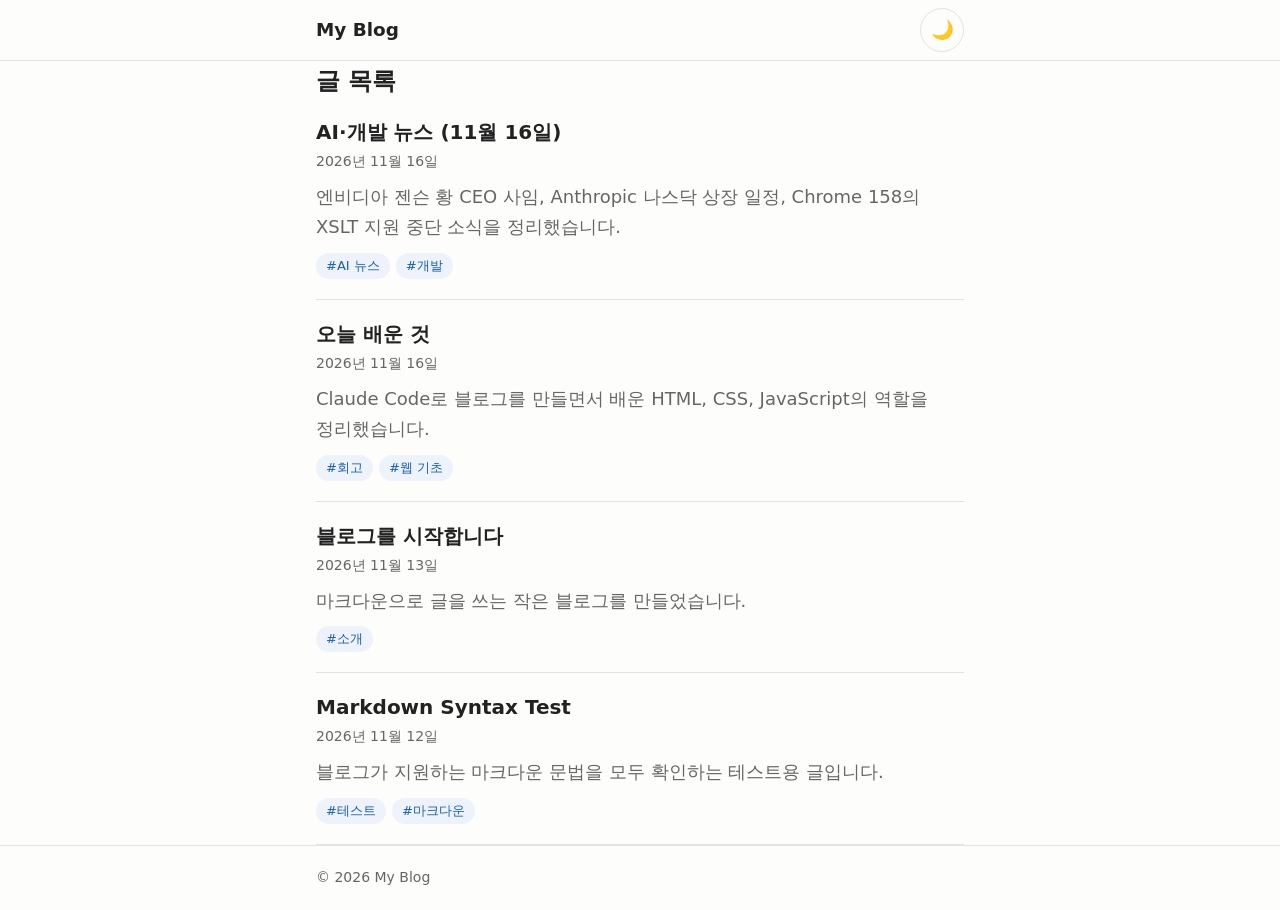
==== index.html @ f83ea864 "블로그 초기 버젼 완성 Co-Authored-By: Claude Opus 5.5 <noreply@anthropic.com>" ====
<!doctype html>
<html lang="ko">
<head>
  <meta charset="utf-8">
  <meta name="viewport" content="width=device-width, initial-scale=1">
  <meta name="description" content="마크다운으로 쓰는 개인 블로그">
  <meta name="color-scheme" content="light dark">
  <title>My Blog</title>
  <script>
    try {
      const saved = localStorage.getItem('theme');
      if (saved === 'light' || saved === 'dark') {
        document.documentElement.setAttribute('data-theme', saved);
      }
    } catch (e) { /* storage unavailable */ }
  </script>
  <link rel="stylesheet" href="css/style.css">
</head>
<body>
  <header class="site-header">
    <div class="container header-inner">
      <a class="site-title" href="#/">My Blog</a>
      <button class="theme-toggle" type="button" aria-label="테마 전환">🌙</button>
    </div>
  </header>

  <main id="app" class="container" tabindex="-1">
    <p class="status">불러오는 중…</p>
  </main>

  <footer class="site-footer">
    <div class="container">
      <p>© <span id="year"></span> My Blog</p>
    </div>
  </footer>

  <script>
    // Browsers block module scripts and fetch() on file://, so explain how to open the blog.
    if (location.protocol === 'file:') {
      const app = document.getElementById('app');
      const box = document.createElement('section');
      box.className = 'error';
      const title = document.createElement('h1');
      title.textContent = '블로그를 열 수 없습니다';
      const p1 = document.createElement('p');
      p1.textContent = 'index.html 파일을 직접 열면 브라우저 보안 정책 때문에 글을 불러올 수 없습니다.';
      const p2 = document.createElement('p');
      p2.append('my-blog 폴더의 ');
      const bat = document.createElement('code');
      bat.textContent = 'start-blog.bat';
      p2.append(bat, ' 파일을 더블클릭하면 블로그가 열립니다.');
      box.append(title, p1, p2);
      app.replaceChildren(box);
    }
  </script>
  <script type="module" src="js/app.js"></script>
</body>
</html>
---- css/style.css ----
/* ---------- Theme tokens ---------- */
:root {
  --bg: #fdfdfc;
  --text: #222222;
  --muted: #666666;
  --link: #1a5fb4;
  --border: #e3e3e0;
  --code-bg: #f3f3f1;
  --quote-border: #c9c9c4;
  --accent-bg: #eef3fb;
  color-scheme: light;
}

@media (prefers-color-scheme: dark) {
  :root:not([data-theme="light"]) {
    --bg: #1a1a1a;
    --text: #e6e6e6;
    --muted: #a0a0a0;
    --link: #8ab4f8;
    --border: #333333;
    --code-bg: #262626;
    --quote-border: #555555;
    --accent-bg: #23293a;
    color-scheme: dark;
  }
}

:root[data-theme="dark"] {
  --bg: #1a1a1a;
  --text: #e6e6e6;
  --muted: #a0a0a0;
  --link: #8ab4f8;
  --border: #333333;
  --code-bg: #262626;
  --quote-border: #555555;
  --accent-bg: #23293a;
  color-scheme: dark;
}

/* ---------- Base ---------- */
*,
*::before,
*::after {
  box-sizing: border-box;
}

html {
  font-size: 100%;
  -webkit-text-size-adjust: 100%;
}

body {
  margin: 0;
  background: var(--bg);
  color: var(--text);
  font-family: system-ui, -apple-system, "Segoe UI", Roboto, "Noto Sans KR",
    "Apple SD Gothic Neo", "Malgun Gothic", sans-serif;
  font-size: 1.0625rem;
  line-height: 1.7;
  word-break: keep-all;
  overflow-wrap: break-word;
  min-height: 100vh;
  display: flex;
  flex-direction: column;
  transition: background-color 0.2s, color 0.2s;
}

@media (min-width: 768px) {
  body {
    font-size: 1.125rem;
  }
}

a {
  color: var(--link);
  text-underline-offset: 0.2em;
}

:focus-visible {
  outline: 2px solid var(--link);
  outline-offset: 2px;
  border-radius: 2px;
}

.container {
  width: 100%;
  max-width: 680px;
  margin: 0 auto;
  padding: 0 16px;
}

main {
  flex: 1;
  padding-top: 2rem;
  padding-bottom: 3rem;
}

main:focus {
  outline: none;
}

/* ---------- Header / footer ---------- */
.site-header {
  border-bottom: 1px solid var(--border);
}

.header-inner {
  display: flex;
  align-items: center;
  justify-content: space-between;
  min-height: 60px;
}

.site-title {
  color: var(--text);
  font-weight: 700;
  font-size: 1.15rem;
  text-decoration: none;
  display: inline-flex;
  align-items: center;
  min-height: 44px;
}

.theme-toggle {
  width: 44px;
  height: 44px;
  border: 1px solid var(--border);
  border-radius: 50%;
  background: transparent;
  color: var(--text);
  font-size: 1.15rem;
  line-height: 1;
  cursor: pointer;
}

.theme-toggle:hover {
  background: var(--code-bg);
}

.site-footer {
  border-top: 1px solid var(--border);
  color: var(--muted);
  font-size: 0.875rem;
}

.site-footer p {
  margin: 1.25rem 0;
}

/* ---------- Post list ---------- */
.page-heading {
  font-size: 1.5rem;
  margin: 0 0 1rem;
}

.post-list {
  list-style: none;
  margin: 0;
  padding: 0;
}

.post-item {
  padding: 1.25rem 0;
  border-bottom: 1px solid var(--border);
}

.post-item:first-child {
  padding-top: 0;
}

.post-item h2 {
  font-size: 1.25rem;
  line-height: 1.4;
  margin: 0 0 0.25rem;
}

.post-item h2 a {
  color: var(--text);
  text-decoration: none;
}

.post-item h2 a:hover {
  color: var(--link);
  text-decoration: underline;
}

.post-item p {
  margin: 0.5rem 0 0;
  color: var(--muted);
}

.post-meta {
  color: var(--muted);
  font-size: 0.875rem;
}

.tags {
  display: flex;
  flex-wrap: wrap;
  gap: 0.375rem;
  list-style: none;
  margin: 0.625rem 0 0;
  padding: 0;
}

.tag {
  font-size: 0.8125rem;
  padding: 0.125rem 0.625rem;
  border-radius: 999px;
  background: var(--accent-bg);
  color: var(--link);
}

/* ---------- Single post ---------- */
.back-link {
  display: inline-flex;
  align-items: center;
  min-height: 44px;
  font-size: 0.9375rem;
  text-decoration: none;
  margin-bottom: 0.5rem;
}

.post-header {
  margin-bottom: 2rem;
}

.post-header h1 {
  font-size: 1.75rem;
  line-height: 1.35;
  margin: 0 0 0.5rem;
}

@media (min-width: 768px) {
  .post-header h1 {
    font-size: 2.125rem;
  }
}

.post-body h1,
.post-body h2,
.post-body h3,
.post-body h4,
.post-body h5,
.post-body h6 {
  line-height: 1.35;
  margin: 2em 0 0.6em;
  scroll-margin-top: 1rem;
}

.post-body h1 { font-size: 1.6em; }
.post-body h2 { font-size: 1.35em; padding-bottom: 0.3em; border-bottom: 1px solid var(--border); }
.post-body h3 { font-size: 1.15em; }
.post-body h4,
.post-body h5,
.post-body h6 { font-size: 1em; }

.post-body > :first-child {
  margin-top: 0;
}

.post-body p,
.post-body ul,
.post-body ol,
.post-body blockquote,
.post-body pre,
.post-body .table-wrap {
  margin: 0 0 1.25em;
}

.post-body ul,
.post-body ol {
  padding-left: 1.5em;
}

.post-body li + li {
  margin-top: 0.25em;
}

.post-body li > ul,
.post-body li > ol {
  margin: 0.25em 0 0;
}

.post-body blockquote {
  padding: 0.25em 1em;
  border-left: 4px solid var(--quote-border);
  color: var(--muted);
}

.post-body blockquote > :last-child {
  margin-bottom: 0;
}

.post-body code {
  font-family: ui-monospace, SFMono-Regular, Consolas, "Liberation Mono", monospace;
  font-size: 0.875em;
  background: var(--code-bg);
  padding: 0.15em 0.35em;
  border-radius: 4px;
}

.post-body pre {
  background: var(--code-bg);
  border: 1px solid var(--border);
  border-radius: 6px;
  padding: 1em;
  overflow-x: auto;
  line-height: 1.5;
  -webkit-overflow-scrolling: touch;
}

.post-body pre code {
  background: none;
  padding: 0;
  font-size: 0.875em;
  word-break: normal;
  white-space: pre;
}

.post-body img {
  max-width: 100%;
  height: auto;
  border-radius: 4px;
}

.post-body hr {
  border: 0;
  border-top: 1px solid var(--border);
  margin: 2.5em 0;
}

.post-body .table-wrap {
  overflow-x: auto;
  -webkit-overflow-scrolling: touch;
}

.post-body table {
  border-collapse: collapse;
  min-width: 100%;
  font-size: 0.9375em;
}

.post-body th,
.post-body td {
  border: 1px solid var(--border);
  padding: 0.5em 0.75em;
  text-align: left;
}

.post-body th {
  background: var(--code-bg);
}

/* ---------- Status messages ---------- */
.status {
  color: var(--muted);
}

.error h1 {
  font-size: 1.5rem;
  margin: 0 0 0.5rem;
}

.error code {
  background: var(--code-bg);
  padding: 0.15em 0.35em;
  border-radius: 4px;
}

@media (prefers-reduced-motion: reduce) {
  * {
    transition: none !important;
    scroll-behavior: auto !important;
  }
}
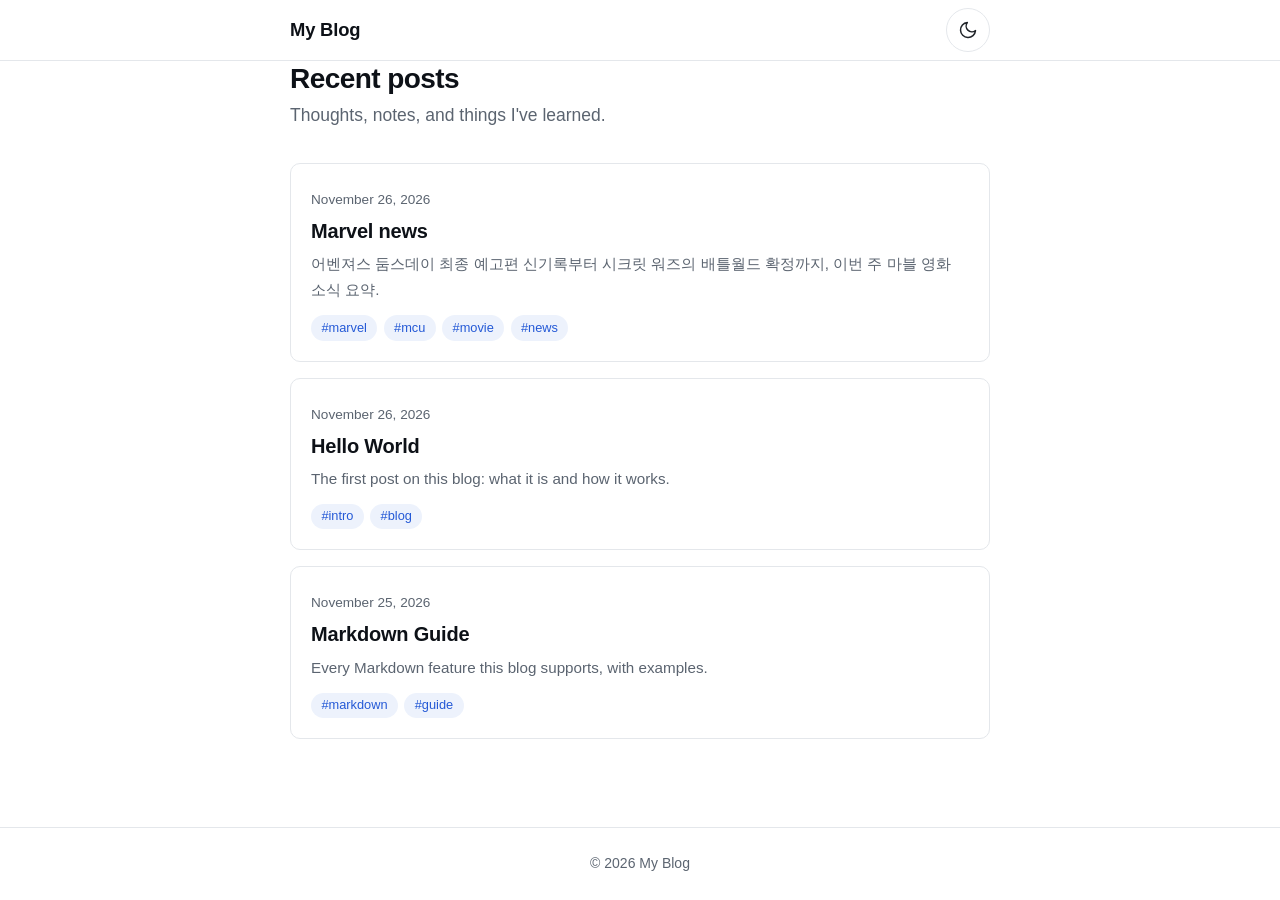
==== commit 82634832: "블로그 초기버전 완성 Co-Authored-By: Claude Opus 5.5 <noreply@anthropic.com>" ====
--- a/index.html
+++ b/index.html
@@ -1,58 +1,50 @@
-<!doctype html>
+<!DOCTYPE html>
 <html lang="ko">
 <head>
-  <meta charset="utf-8">
+  <meta charset="UTF-8">
   <meta name="viewport" content="width=device-width, initial-scale=1">
-  <meta name="description" content="마크다운으로 쓰는 개인 블로그">
-  <meta name="color-scheme" content="light dark">
+  <meta name="description" content="My Blog — notes and writing">
+  <meta name="theme-color" content="#ffffff">
   <title>My Blog</title>
+  <!-- Apply saved / OS theme before first paint to avoid a flash -->
   <script>
-    try {
-      const saved = localStorage.getItem('theme');
-      if (saved === 'light' || saved === 'dark') {
-        document.documentElement.setAttribute('data-theme', saved);
-      }
-    } catch (e) { /* storage unavailable */ }
+    (function () {
+      try {
+        var t = localStorage.getItem('theme');
+        if (!t) t = matchMedia('(prefers-color-scheme: dark)').matches ? 'dark' : 'light';
+        document.documentElement.dataset.theme = t;
+      } catch (e) {}
+    })();
   </script>
   <link rel="stylesheet" href="css/style.css">
+  <script type="module" src="js/theme.js"></script>
+  <script type="module" src="js/app.js"></script>
 </head>
-<body>
+<body data-page="home">
+  <a class="skip-link" href="#main">Skip to content</a>
+
   <header class="site-header">
     <div class="container header-inner">
-      <a class="site-title" href="#/">My Blog</a>
-      <button class="theme-toggle" type="button" aria-label="테마 전환">🌙</button>
+      <a class="site-title" href="./">My Blog</a>
+      <button class="theme-toggle" type="button" aria-label="Toggle dark mode">
+        <svg class="icon-moon" viewBox="0 0 24 24" aria-hidden="true"><path d="M21 12.8A9 9 0 1 1 11.2 3a7 7 0 0 0 9.8 9.8z"/></svg>
+        <svg class="icon-sun" viewBox="0 0 24 24" aria-hidden="true"><circle cx="12" cy="12" r="4.5"/><path d="M12 1.5v3M12 19.5v3M4.6 4.6l2.1 2.1M17.3 17.3l2.1 2.1M1.5 12h3M19.5 12h3M4.6 19.4l2.1-2.1M17.3 6.7l2.1-2.1"/></svg>
+      </button>
     </div>
   </header>
 
-  <main id="app" class="container" tabindex="-1">
-    <p class="status">불러오는 중…</p>
+  <main id="main" class="container">
+    <section class="intro">
+      <h1>Recent posts</h1>
+      <p class="muted">Thoughts, notes, and things I've learned.</p>
+    </section>
+    <ul class="post-list" id="post-list" aria-live="polite">
+      <li class="status">Loading posts…</li>
+    </ul>
   </main>
 
   <footer class="site-footer">
-    <div class="container">
-      <p>© <span id="year"></span> My Blog</p>
-    </div>
+    <div class="container">© <span id="year"></span> My Blog</div>
   </footer>
-
-  <script>
-    // Browsers block module scripts and fetch() on file://, so explain how to open the blog.
-    if (location.protocol === 'file:') {
-      const app = document.getElementById('app');
-      const box = document.createElement('section');
-      box.className = 'error';
-      const title = document.createElement('h1');
-      title.textContent = '블로그를 열 수 없습니다';
-      const p1 = document.createElement('p');
-      p1.textContent = 'index.html 파일을 직접 열면 브라우저 보안 정책 때문에 글을 불러올 수 없습니다.';
-      const p2 = document.createElement('p');
-      p2.append('my-blog 폴더의 ');
-      const bat = document.createElement('code');
-      bat.textContent = 'start-blog.bat';
-      p2.append(bat, ' 파일을 더블클릭하면 블로그가 열립니다.');
-      box.append(title, p1, p2);
-      app.replaceChildren(box);
-    }
-  </script>
-  <script type="module" src="js/app.js"></script>
 </body>
 </html>
--- a/css/style.css
+++ b/css/style.css
@@ -1,43 +1,52 @@
-/* ---------- Theme tokens ---------- */
+/* ==========================================================================
+   Theme variables
+   ========================================================================== */
+
 :root {
-  --bg: #fdfdfc;
-  --text: #222222;
-  --muted: #666666;
-  --link: #1a5fb4;
-  --border: #e3e3e0;
-  --code-bg: #f3f3f1;
-  --quote-border: #c9c9c4;
-  --accent-bg: #eef3fb;
+  --bg: #ffffff;
+  --surface: #f7f8fa;
+  --text: #1f2328;
+  --text-strong: #0d1117;
+  --muted: #5b6470;
+  --border: #e4e7eb;
+  --accent: #2459d6;
+  --accent-soft: rgba(36, 89, 214, 0.08);
+  --code-bg: #f3f4f6;
+  --code-text: #24292f;
+  --quote-border: #c9d2de;
+  --shadow: 0 1px 2px rgba(15, 23, 42, 0.04), 0 4px 16px rgba(15, 23, 42, 0.06);
+
+  --font-sans: -apple-system, BlinkMacSystemFont, "Segoe UI", Roboto, "Noto Sans KR",
+    "Apple SD Gothic Neo", "Malgun Gothic", sans-serif;
+  --font-mono: ui-monospace, SFMono-Regular, "SF Mono", Consolas, "Liberation Mono", monospace;
+
+  --content-width: 700px;
+  --radius: 10px;
+
   color-scheme: light;
 }
 
-@media (prefers-color-scheme: dark) {
-  :root:not([data-theme="light"]) {
-    --bg: #1a1a1a;
-    --text: #e6e6e6;
-    --muted: #a0a0a0;
-    --link: #8ab4f8;
-    --border: #333333;
-    --code-bg: #262626;
-    --quote-border: #555555;
-    --accent-bg: #23293a;
-    color-scheme: dark;
-  }
-}
-
-:root[data-theme="dark"] {
-  --bg: #1a1a1a;
-  --text: #e6e6e6;
-  --muted: #a0a0a0;
-  --link: #8ab4f8;
-  --border: #333333;
-  --code-bg: #262626;
-  --quote-border: #555555;
-  --accent-bg: #23293a;
+[data-theme="dark"] {
+  --bg: #0f1115;
+  --surface: #171a21;
+  --text: #d9dee5;
+  --text-strong: #f2f4f7;
+  --muted: #98a2b3;
+  --border: #2a2f3a;
+  --accent: #82a8ff;
+  --accent-soft: rgba(130, 168, 255, 0.12);
+  --code-bg: #1b1f28;
+  --code-text: #e1e6ee;
+  --quote-border: #3a4252;
+  --shadow: 0 1px 2px rgba(0, 0, 0, 0.3), 0 4px 16px rgba(0, 0, 0, 0.25);
+
   color-scheme: dark;
 }
 
-/* ---------- Base ---------- */
+/* ==========================================================================
+   Base
+   ========================================================================== */
+
 *,
 *::before,
 *::after {
@@ -45,48 +54,52 @@
 }
 
 html {
-  font-size: 100%;
   -webkit-text-size-adjust: 100%;
+  text-size-adjust: 100%;
 }
 
 body {
   margin: 0;
-  background: var(--bg);
-  color: var(--text);
-  font-family: system-ui, -apple-system, "Segoe UI", Roboto, "Noto Sans KR",
-    "Apple SD Gothic Neo", "Malgun Gothic", sans-serif;
-  font-size: 1.0625rem;
-  line-height: 1.7;
-  word-break: keep-all;
-  overflow-wrap: break-word;
   min-height: 100vh;
   display: flex;
   flex-direction: column;
-  transition: background-color 0.2s, color 0.2s;
+  background: var(--bg);
+  color: var(--text);
+  font-family: var(--font-sans);
+  font-size: 16px;
+  line-height: 1.7;
+  word-break: keep-all; /* nicer line breaks for Korean */
+  overflow-wrap: break-word;
+  transition: background-color 0.2s ease, color 0.2s ease;
 }
 
 @media (min-width: 768px) {
   body {
-    font-size: 1.125rem;
+    font-size: 17.5px;
   }
 }
 
 a {
-  color: var(--link);
-  text-underline-offset: 0.2em;
+  color: var(--accent);
+  text-decoration: none;
+}
+
+a:hover {
+  text-decoration: underline;
+  text-underline-offset: 3px;
 }
 
 :focus-visible {
-  outline: 2px solid var(--link);
+  outline: 2px solid var(--accent);
   outline-offset: 2px;
-  border-radius: 2px;
+  border-radius: 4px;
 }
 
 .container {
   width: 100%;
-  max-width: 680px;
+  max-width: calc(var(--content-width) + 2.5rem);
   margin: 0 auto;
-  padding: 0 16px;
+  padding: 0 1.25rem;
 }
 
 main {
@@ -95,12 +108,36 @@
   padding-bottom: 3rem;
 }
 
-main:focus {
-  outline: none;
-}
-
-/* ---------- Header / footer ---------- */
+.muted {
+  color: var(--muted);
+}
+
+.skip-link {
+  position: absolute;
+  left: -999px;
+  top: 0.5rem;
+  padding: 0.5rem 1rem;
+  background: var(--accent);
+  color: #fff;
+  border-radius: 6px;
+  z-index: 100;
+}
+
+.skip-link:focus {
+  left: 0.5rem;
+}
+
+/* ==========================================================================
+   Header / footer
+   ========================================================================== */
+
 .site-header {
+  position: sticky;
+  top: 0;
+  z-index: 10;
+  background: color-mix(in srgb, var(--bg) 85%, transparent);
+  backdrop-filter: saturate(180%) blur(10px);
+  -webkit-backdrop-filter: saturate(180%) blur(10px);
   border-bottom: 1px solid var(--border);
 }
 
@@ -112,265 +149,483 @@
 }
 
 .site-title {
-  color: var(--text);
+  font-size: 1.15rem;
   font-weight: 700;
-  font-size: 1.15rem;
+  letter-spacing: -0.01em;
+  color: var(--text-strong);
+  padding: 0.5rem 0;
+}
+
+.site-title:hover {
   text-decoration: none;
+  color: var(--accent);
+}
+
+.theme-toggle {
   display: inline-flex;
   align-items: center;
-  min-height: 44px;
-}
-
-.theme-toggle {
+  justify-content: center;
   width: 44px;
   height: 44px;
+  padding: 0;
   border: 1px solid var(--border);
   border-radius: 50%;
   background: transparent;
   color: var(--text);
-  font-size: 1.15rem;
-  line-height: 1;
   cursor: pointer;
+  transition: background-color 0.2s ease, border-color 0.2s ease;
 }
 
 .theme-toggle:hover {
-  background: var(--code-bg);
+  background: var(--surface);
+}
+
+.theme-toggle svg {
+  width: 20px;
+  height: 20px;
+  fill: none;
+  stroke: currentColor;
+  stroke-width: 1.8;
+  stroke-linecap: round;
+  stroke-linejoin: round;
+}
+
+.theme-toggle .icon-sun,
+[data-theme="dark"] .theme-toggle .icon-moon {
+  display: none;
+}
+
+[data-theme="dark"] .theme-toggle .icon-sun {
+  display: block;
 }
 
 .site-footer {
   border-top: 1px solid var(--border);
+  padding: 1.5rem 0;
   color: var(--muted);
   font-size: 0.875rem;
-}
-
-.site-footer p {
-  margin: 1.25rem 0;
-}
-
-/* ---------- Post list ---------- */
-.page-heading {
-  font-size: 1.5rem;
-  margin: 0 0 1rem;
+  text-align: center;
+}
+
+/* ==========================================================================
+   Home: post list
+   ========================================================================== */
+
+.intro h1 {
+  margin: 0 0 0.25rem;
+  font-size: 1.75rem;
+  line-height: 1.3;
+  letter-spacing: -0.02em;
+  color: var(--text-strong);
+}
+
+.intro p {
+  margin: 0 0 2rem;
 }
 
 .post-list {
   list-style: none;
   margin: 0;
   padding: 0;
-}
-
-.post-item {
-  padding: 1.25rem 0;
-  border-bottom: 1px solid var(--border);
-}
-
-.post-item:first-child {
-  padding-top: 0;
-}
-
-.post-item h2 {
+  display: grid;
+  gap: 1rem;
+}
+
+.post-card {
+  border: 1px solid var(--border);
+  border-radius: var(--radius);
+  background: var(--bg);
+  transition: border-color 0.2s ease, box-shadow 0.2s ease, transform 0.2s ease;
+}
+
+.post-card:hover {
+  border-color: color-mix(in srgb, var(--accent) 40%, var(--border));
+  box-shadow: var(--shadow);
+}
+
+@media (hover: hover) {
+  .post-card:hover {
+    transform: translateY(-2px);
+  }
+}
+
+.post-card > a {
+  display: block;
+  padding: 1.25rem 1.25rem 0.75rem;
+  color: inherit;
+}
+
+.post-card > a:hover {
+  text-decoration: none;
+}
+
+.post-card > a:last-child {
+  padding-bottom: 1.25rem;
+}
+
+.post-card time {
+  font-size: 0.85rem;
+  color: var(--muted);
+}
+
+.post-card h2 {
+  margin: 0.2rem 0 0.4rem;
   font-size: 1.25rem;
   line-height: 1.4;
-  margin: 0 0 0.25rem;
-}
-
-.post-item h2 a {
-  color: var(--text);
-  text-decoration: none;
-}
-
-.post-item h2 a:hover {
-  color: var(--link);
-  text-decoration: underline;
-}
-
-.post-item p {
-  margin: 0.5rem 0 0;
-  color: var(--muted);
-}
-
-.post-meta {
-  color: var(--muted);
-  font-size: 0.875rem;
-}
+  letter-spacing: -0.01em;
+  color: var(--text-strong);
+}
+
+.post-card > a:hover h2 {
+  color: var(--accent);
+}
+
+.post-card p {
+  margin: 0;
+  color: var(--muted);
+  font-size: 0.95rem;
+}
+
+.post-card .tags {
+  padding: 0 1.25rem 1.25rem;
+}
+
+.status {
+  padding: 2rem 0;
+  color: var(--muted);
+  text-align: center;
+}
+
+.status.error {
+  color: #c2410c;
+}
+
+[data-theme="dark"] .status.error {
+  color: #fb923c;
+}
+
+/* ==========================================================================
+   Tags
+   ========================================================================== */
 
 .tags {
+  list-style: none;
+  margin: 0;
+  padding: 0;
   display: flex;
   flex-wrap: wrap;
-  gap: 0.375rem;
-  list-style: none;
-  margin: 0.625rem 0 0;
-  padding: 0;
-}
-
-.tag {
-  font-size: 0.8125rem;
-  padding: 0.125rem 0.625rem;
+  gap: 0.4rem;
+}
+
+.tags li {
+  font-size: 0.8rem;
+  line-height: 1;
+  padding: 0.4rem 0.65rem;
   border-radius: 999px;
-  background: var(--accent-bg);
-  color: var(--link);
-}
-
-/* ---------- Single post ---------- */
-.back-link {
+  background: var(--accent-soft);
+  color: var(--accent);
+}
+
+/* ==========================================================================
+   Post page
+   ========================================================================== */
+
+.back-nav {
+  margin-bottom: 1.5rem;
+  font-size: 0.95rem;
+}
+
+.back-nav a {
   display: inline-flex;
   align-items: center;
   min-height: 44px;
-  font-size: 0.9375rem;
+  color: var(--muted);
+}
+
+.back-nav a:hover {
+  color: var(--accent);
   text-decoration: none;
-  margin-bottom: 0.5rem;
+}
+
+.back-nav-bottom {
+  margin: 3rem 0 0;
+  padding-top: 1.5rem;
+  border-top: 1px solid var(--border);
 }
 
 .post-header {
-  margin-bottom: 2rem;
+  margin-bottom: 2.5rem;
+  padding-bottom: 1.5rem;
+  border-bottom: 1px solid var(--border);
 }
 
 .post-header h1 {
-  font-size: 1.75rem;
-  line-height: 1.35;
-  margin: 0 0 0.5rem;
+  margin: 0 0 0.75rem;
+  font-size: 1.85rem;
+  line-height: 1.3;
+  letter-spacing: -0.02em;
+  color: var(--text-strong);
 }
 
 @media (min-width: 768px) {
   .post-header h1 {
-    font-size: 2.125rem;
+    font-size: 2.3rem;
   }
 }
 
-.post-body h1,
-.post-body h2,
-.post-body h3,
-.post-body h4,
-.post-body h5,
-.post-body h6 {
+.post-meta {
+  display: flex;
+  flex-wrap: wrap;
+  gap: 0.5rem;
+  color: var(--muted);
+  font-size: 0.9rem;
+  margin-bottom: 1rem;
+}
+
+.not-found {
+  text-align: center;
+  padding: 3rem 0;
+}
+
+.not-found h1 {
+  color: var(--text-strong);
+}
+
+/* ==========================================================================
+   Post content (rendered Markdown)
+   ========================================================================== */
+
+.post-content > :first-child {
+  margin-top: 0;
+}
+
+.post-content p,
+.post-content ul,
+.post-content ol,
+.post-content blockquote,
+.post-content pre,
+.post-content .table-wrap {
+  margin: 0 0 1.4em;
+}
+
+.post-content h1,
+.post-content h2,
+.post-content h3,
+.post-content h4,
+.post-content h5,
+.post-content h6 {
+  color: var(--text-strong);
   line-height: 1.35;
-  margin: 2em 0 0.6em;
-  scroll-margin-top: 1rem;
-}
-
-.post-body h1 { font-size: 1.6em; }
-.post-body h2 { font-size: 1.35em; padding-bottom: 0.3em; border-bottom: 1px solid var(--border); }
-.post-body h3 { font-size: 1.15em; }
-.post-body h4,
-.post-body h5,
-.post-body h6 { font-size: 1em; }
-
-.post-body > :first-child {
-  margin-top: 0;
-}
-
-.post-body p,
-.post-body ul,
-.post-body ol,
-.post-body blockquote,
-.post-body pre,
-.post-body .table-wrap {
-  margin: 0 0 1.25em;
-}
-
-.post-body ul,
-.post-body ol {
+  letter-spacing: -0.015em;
+  margin: 2.2em 0 0.7em;
+  scroll-margin-top: 80px; /* keep anchors clear of the sticky header */
+}
+
+.post-content h1 { font-size: 1.75em; }
+.post-content h2 {
+  font-size: 1.45em;
+  padding-bottom: 0.3em;
+  border-bottom: 1px solid var(--border);
+}
+.post-content h3 { font-size: 1.2em; }
+.post-content h4 { font-size: 1.05em; }
+.post-content h5,
+.post-content h6 { font-size: 1em; color: var(--muted); }
+
+.post-content a {
+  text-decoration: underline;
+  text-decoration-color: color-mix(in srgb, var(--accent) 40%, transparent);
+  text-underline-offset: 3px;
+}
+
+.post-content a:hover {
+  text-decoration-color: var(--accent);
+}
+
+.post-content strong {
+  color: var(--text-strong);
+  font-weight: 650;
+}
+
+.post-content ul,
+.post-content ol {
   padding-left: 1.5em;
 }
 
-.post-body li + li {
-  margin-top: 0.25em;
-}
-
-.post-body li > ul,
-.post-body li > ol {
-  margin: 0.25em 0 0;
-}
-
-.post-body blockquote {
-  padding: 0.25em 1em;
+.post-content li {
+  margin: 0.3em 0;
+}
+
+.post-content li > ul,
+.post-content li > ol {
+  margin: 0.3em 0;
+}
+
+.post-content li::marker {
+  color: var(--muted);
+}
+
+.post-content li.task {
+  list-style: none;
+  margin-left: -1.4em;
+}
+
+.post-content li.task input {
+  margin: 0 0.4em 0 0;
+  accent-color: var(--accent);
+  vertical-align: -0.1em;
+}
+
+.post-content blockquote {
+  padding: 0.2em 1.1em;
   border-left: 4px solid var(--quote-border);
-  color: var(--muted);
-}
-
-.post-body blockquote > :last-child {
-  margin-bottom: 0;
-}
-
-.post-body code {
-  font-family: ui-monospace, SFMono-Regular, Consolas, "Liberation Mono", monospace;
+  background: var(--surface);
+  border-radius: 0 var(--radius) var(--radius) 0;
+  color: var(--muted);
+}
+
+.post-content blockquote > * {
+  margin: 0.8em 0;
+}
+
+.post-content hr {
+  border: 0;
+  height: 1px;
+  background: var(--border);
+  margin: 2.5em 0;
+}
+
+.post-content img {
+  display: block;
+  max-width: 100%;
+  height: auto;
+  margin: 0 auto;
+  border-radius: var(--radius);
+}
+
+.post-content p > img:only-child {
+  margin: 0.5em auto;
+}
+
+/* Code */
+
+.post-content code {
+  font-family: var(--font-mono);
   font-size: 0.875em;
   background: var(--code-bg);
-  padding: 0.15em 0.35em;
-  border-radius: 4px;
-}
-
-.post-body pre {
+  color: var(--code-text);
+  padding: 0.15em 0.4em;
+  border-radius: 5px;
+  word-break: break-word;
+}
+
+.post-content pre {
+  position: relative;
   background: var(--code-bg);
   border: 1px solid var(--border);
-  border-radius: 6px;
-  padding: 1em;
-  overflow-x: auto;
-  line-height: 1.5;
-  -webkit-overflow-scrolling: touch;
-}
-
-.post-body pre code {
-  background: none;
-  padding: 0;
-  font-size: 0.875em;
-  word-break: normal;
-  white-space: pre;
-}
-
-.post-body img {
-  max-width: 100%;
-  height: auto;
-  border-radius: 4px;
-}
-
-.post-body hr {
-  border: 0;
-  border-top: 1px solid var(--border);
-  margin: 2.5em 0;
-}
-
-.post-body .table-wrap {
+  border-radius: var(--radius);
+  padding: 1rem 1.1rem;
   overflow-x: auto;
   -webkit-overflow-scrolling: touch;
-}
-
-.post-body table {
+  line-height: 1.55;
+}
+
+.post-content pre code {
+  display: block;
+  padding: 0;
+  background: none;
+  font-size: 0.85em;
+  white-space: pre;
+  word-break: normal;
+}
+
+.post-content pre[data-lang]::before {
+  content: attr(data-lang);
+  position: absolute;
+  top: 0.35rem;
+  right: 4.6rem;
+  font-family: var(--font-mono);
+  font-size: 0.7rem;
+  text-transform: uppercase;
+  letter-spacing: 0.05em;
+  color: var(--muted);
+  line-height: 1.8rem;
+}
+
+.post-content pre[data-lang] code {
+  padding-top: 1.4rem;
+}
+
+.copy-btn {
+  position: absolute;
+  top: 0.4rem;
+  right: 0.4rem;
+  min-height: 1.8rem;
+  padding: 0 0.7rem;
+  font: inherit;
+  font-family: var(--font-sans);
+  font-size: 0.75rem;
+  color: var(--muted);
+  background: var(--bg);
+  border: 1px solid var(--border);
+  border-radius: 6px;
+  cursor: pointer;
+  opacity: 0.85;
+}
+
+.copy-btn:hover {
+  color: var(--text);
+  opacity: 1;
+}
+
+/* Tables */
+
+.table-wrap {
+  overflow-x: auto;
+  -webkit-overflow-scrolling: touch;
+  border: 1px solid var(--border);
+  border-radius: var(--radius);
+}
+
+.post-content table {
+  width: 100%;
   border-collapse: collapse;
-  min-width: 100%;
-  font-size: 0.9375em;
-}
-
-.post-body th,
-.post-body td {
-  border: 1px solid var(--border);
-  padding: 0.5em 0.75em;
+  font-size: 0.92em;
+}
+
+.post-content th,
+.post-content td {
+  padding: 0.6em 0.9em;
+  border-bottom: 1px solid var(--border);
   text-align: left;
-}
-
-.post-body th {
-  background: var(--code-bg);
-}
-
-/* ---------- Status messages ---------- */
-.status {
-  color: var(--muted);
-}
-
-.error h1 {
-  font-size: 1.5rem;
-  margin: 0 0 0.5rem;
-}
-
-.error code {
-  background: var(--code-bg);
-  padding: 0.15em 0.35em;
-  border-radius: 4px;
-}
+  white-space: nowrap;
+}
+
+.post-content th {
+  background: var(--surface);
+  color: var(--text-strong);
+  font-weight: 600;
+}
+
+.post-content tbody tr:last-child td {
+  border-bottom: 0;
+}
+
+@media (min-width: 768px) {
+  .post-content th,
+  .post-content td {
+    white-space: normal;
+  }
+}
+
+/* ==========================================================================
+   Motion preferences
+   ========================================================================== */
 
 @media (prefers-reduced-motion: reduce) {
-  * {
+  *,
+  *::before,
+  *::after {
     transition: none !important;
-    scroll-behavior: auto !important;
   }
 }
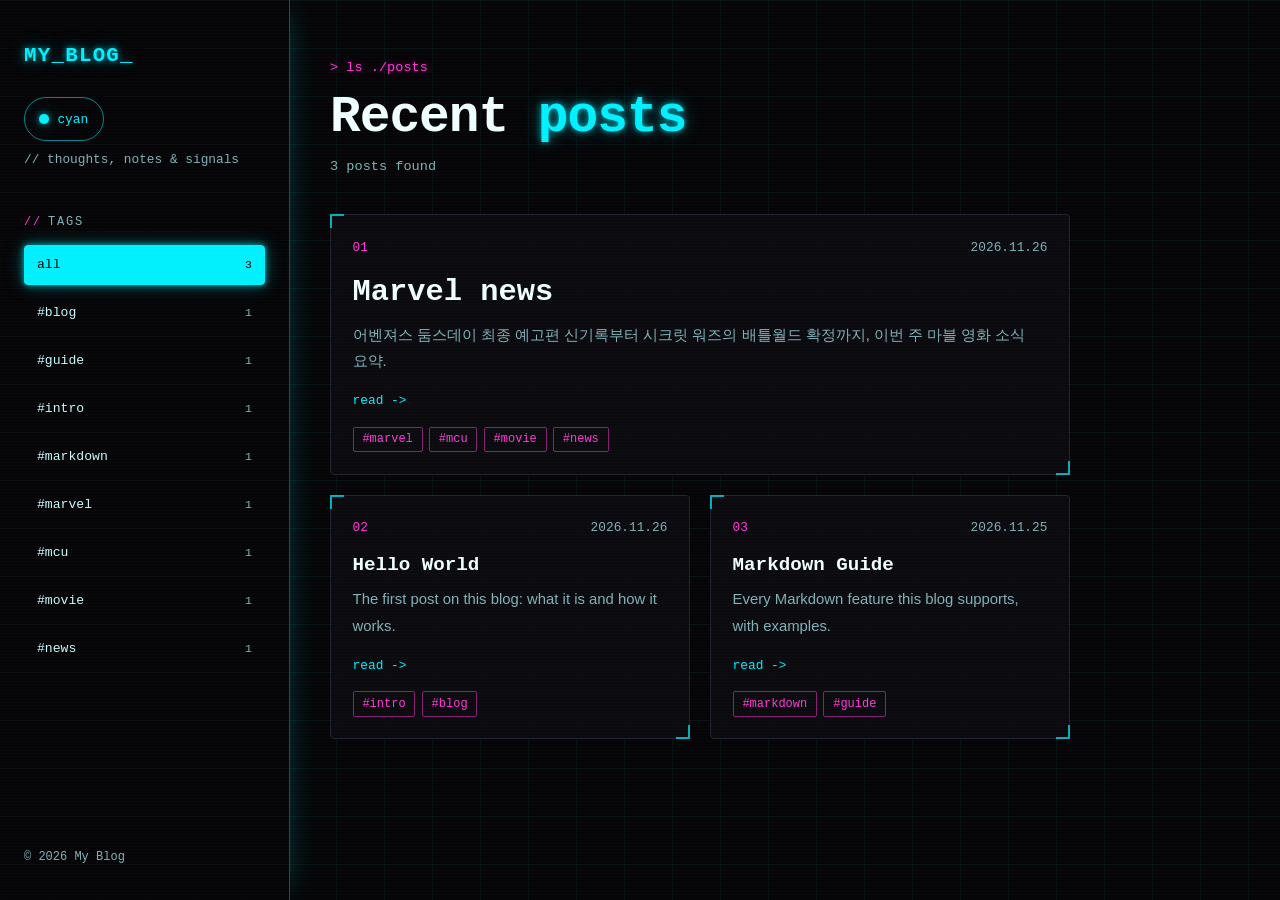
==== commit e2c90d07: "블로그 디자인 변경: 블랙 배경 + 네온 테마, 사이드바 레이아웃 Co-Authored-By: Claude Opus 5.5 <noreply@anthropic.com>" ====
--- a/index.html
+++ b/index.html
@@ -4,16 +4,15 @@
   <meta charset="UTF-8">
   <meta name="viewport" content="width=device-width, initial-scale=1">
   <meta name="description" content="My Blog — notes and writing">
-  <meta name="theme-color" content="#ffffff">
+  <meta name="theme-color" content="#050507">
   <title>My Blog</title>
-  <!-- Apply saved / OS theme before first paint to avoid a flash -->
+  <!-- Apply the saved neon color before first paint to avoid a flash -->
   <script>
-    (function () {
-      try {
-        var t = localStorage.getItem('theme');
-        if (!t) t = matchMedia('(prefers-color-scheme: dark)').matches ? 'dark' : 'light';
-        document.documentElement.dataset.theme = t;
-      } catch (e) {}
+    (() => {
+      let c = 'cyan';
+      try { c = localStorage.getItem('neon') || c; } catch (e) {}
+      if (!['cyan', 'green', 'pink', 'amber'].includes(c)) c = 'cyan';
+      document.documentElement.dataset.neon = c;
     })();
   </script>
   <link rel="stylesheet" href="css/style.css">
@@ -23,28 +22,34 @@
 <body data-page="home">
   <a class="skip-link" href="#main">Skip to content</a>
 
-  <header class="site-header">
-    <div class="container header-inner">
-      <a class="site-title" href="./">My Blog</a>
-      <button class="theme-toggle" type="button" aria-label="Toggle dark mode">
-        <svg class="icon-moon" viewBox="0 0 24 24" aria-hidden="true"><path d="M21 12.8A9 9 0 1 1 11.2 3a7 7 0 0 0 9.8 9.8z"/></svg>
-        <svg class="icon-sun" viewBox="0 0 24 24" aria-hidden="true"><circle cx="12" cy="12" r="4.5"/><path d="M12 1.5v3M12 19.5v3M4.6 4.6l2.1 2.1M17.3 17.3l2.1 2.1M1.5 12h3M19.5 12h3M4.6 19.4l2.1-2.1M17.3 6.7l2.1-2.1"/></svg>
-      </button>
-    </div>
-  </header>
+  <div class="shell">
+    <aside class="sidebar">
+      <div class="sidebar-top">
+        <a class="logo" href="./">MY_BLOG<span class="cursor" aria-hidden="true">_</span></a>
+        <button class="neon-switch" type="button" aria-label="Change neon color">
+          <span class="neon-dot" aria-hidden="true"></span><span class="neon-name">cyan</span>
+        </button>
+      </div>
+      <p class="tagline">// thoughts, notes &amp; signals</p>
 
-  <main id="main" class="container">
-    <section class="intro">
-      <h1>Recent posts</h1>
-      <p class="muted">Thoughts, notes, and things I've learned.</p>
-    </section>
-    <ul class="post-list" id="post-list" aria-live="polite">
-      <li class="status">Loading posts…</li>
-    </ul>
-  </main>
+      <nav class="side-block" aria-label="Filter by tag">
+        <h2 class="side-title">tags</h2>
+        <ul class="tag-filter" id="tag-filter"></ul>
+      </nav>
 
-  <footer class="site-footer">
-    <div class="container">© <span id="year"></span> My Blog</div>
-  </footer>
+      <footer class="side-footer">© <span id="year"></span> My Blog</footer>
+    </aside>
+
+    <main id="main" class="content">
+      <section class="hero">
+        <p class="prompt">&gt; ls ./posts</p>
+        <h1>Recent <span class="glow">posts</span></h1>
+        <p class="hero-sub" id="post-count">&nbsp;</p>
+      </section>
+      <ul class="post-grid" id="post-list" aria-live="polite">
+        <li class="status">Loading posts…</li>
+      </ul>
+    </main>
+  </div>
 </body>
 </html>
--- a/css/style.css
+++ b/css/style.css
@@ -1,46 +1,60 @@
 /* ==========================================================================
-   Theme variables
+   Neon theme
+   Background is always black. [data-neon] on <html> picks the neon color.
    ========================================================================== */
 
 :root {
-  --bg: #ffffff;
-  --surface: #f7f8fa;
-  --text: #1f2328;
-  --text-strong: #0d1117;
-  --muted: #5b6470;
-  --border: #e4e7eb;
-  --accent: #2459d6;
-  --accent-soft: rgba(36, 89, 214, 0.08);
-  --code-bg: #f3f4f6;
-  --code-text: #24292f;
-  --quote-border: #c9d2de;
-  --shadow: 0 1px 2px rgba(15, 23, 42, 0.04), 0 4px 16px rgba(15, 23, 42, 0.06);
+  --bg: #050507;
+  --panel: #0b0b10;
+  --panel-2: #111119;
+  --line: #22222e;
+
+  /* Default neon: cyan */
+  --neon: #00f0ff;
+  --neon-2: #ff3ad8;
+  --text: #c9fbff;
+  --text-strong: #effeff;
+  --muted: #7fb3b9;
+
+  --glow: 0 0 6px color-mix(in srgb, var(--neon) 70%, transparent),
+    0 0 18px color-mix(in srgb, var(--neon) 35%, transparent);
+  --glow-soft: 0 0 0 1px color-mix(in srgb, var(--neon) 45%, transparent),
+    0 0 24px color-mix(in srgb, var(--neon) 18%, transparent);
 
   --font-sans: -apple-system, BlinkMacSystemFont, "Segoe UI", Roboto, "Noto Sans KR",
     "Apple SD Gothic Neo", "Malgun Gothic", sans-serif;
-  --font-mono: ui-monospace, SFMono-Regular, "SF Mono", Consolas, "Liberation Mono", monospace;
-
-  --content-width: 700px;
-  --radius: 10px;
-
-  color-scheme: light;
-}
-
-[data-theme="dark"] {
-  --bg: #0f1115;
-  --surface: #171a21;
-  --text: #d9dee5;
-  --text-strong: #f2f4f7;
-  --muted: #98a2b3;
-  --border: #2a2f3a;
-  --accent: #82a8ff;
-  --accent-soft: rgba(130, 168, 255, 0.12);
-  --code-bg: #1b1f28;
-  --code-text: #e1e6ee;
-  --quote-border: #3a4252;
-  --shadow: 0 1px 2px rgba(0, 0, 0, 0.3), 0 4px 16px rgba(0, 0, 0, 0.25);
+  --font-mono: ui-monospace, SFMono-Regular, "SF Mono", Consolas, "Liberation Mono",
+    "Noto Sans KR", "Malgun Gothic", monospace;
+
+  --content-width: 740px;
+  --sidebar-width: 290px;
+  --radius: 4px;
 
   color-scheme: dark;
+}
+
+[data-neon="green"] {
+  --neon: #39ff14;
+  --neon-2: #00e5ff;
+  --text: #d6ffd0;
+  --text-strong: #f1fff0;
+  --muted: #86b87e;
+}
+
+[data-neon="pink"] {
+  --neon: #ff3ad8;
+  --neon-2: #00f0ff;
+  --text: #ffd9f7;
+  --text-strong: #fff2fc;
+  --muted: #c08fb7;
+}
+
+[data-neon="amber"] {
+  --neon: #ffb300;
+  --neon-2: #ff3ad8;
+  --text: #fff0cf;
+  --text-strong: #fffaf0;
+  --muted: #c4a46a;
 }
 
 /* ==========================================================================
@@ -56,21 +70,40 @@
 html {
   -webkit-text-size-adjust: 100%;
   text-size-adjust: 100%;
+  background: var(--bg);
 }
 
 body {
   margin: 0;
   min-height: 100vh;
-  display: flex;
-  flex-direction: column;
-  background: var(--bg);
   color: var(--text);
   font-family: var(--font-sans);
   font-size: 16px;
-  line-height: 1.7;
+  line-height: 1.75;
   word-break: keep-all; /* nicer line breaks for Korean */
   overflow-wrap: break-word;
-  transition: background-color 0.2s ease, color 0.2s ease;
+  /* Faint neon grid behind everything */
+  background-color: var(--bg);
+  background-image:
+    linear-gradient(color-mix(in srgb, var(--neon) 5%, transparent) 1px, transparent 1px),
+    linear-gradient(90deg, color-mix(in srgb, var(--neon) 5%, transparent) 1px, transparent 1px);
+  background-size: 48px 48px;
+  background-attachment: fixed;
+  transition: color 0.3s ease;
+}
+
+/* Subtle CRT scanlines */
+body::after {
+  content: "";
+  position: fixed;
+  inset: 0;
+  pointer-events: none;
+  z-index: 100;
+  background: repeating-linear-gradient(
+    to bottom,
+    rgba(255, 255, 255, 0.018) 0 1px,
+    transparent 1px 3px
+  );
 }
 
 @media (min-width: 768px) {
@@ -79,37 +112,36 @@
   }
 }
 
+::selection {
+  background: var(--neon);
+  color: var(--bg);
+}
+
 a {
-  color: var(--accent);
+  color: var(--neon);
   text-decoration: none;
 }
 
-a:hover {
-  text-decoration: underline;
-  text-underline-offset: 3px;
-}
-
 :focus-visible {
-  outline: 2px solid var(--accent);
-  outline-offset: 2px;
-  border-radius: 4px;
-}
-
-.container {
-  width: 100%;
-  max-width: calc(var(--content-width) + 2.5rem);
-  margin: 0 auto;
-  padding: 0 1.25rem;
-}
-
-main {
-  flex: 1;
-  padding-top: 2rem;
-  padding-bottom: 3rem;
+  outline: 2px solid var(--neon);
+  outline-offset: 3px;
 }
 
 .muted {
   color: var(--muted);
+}
+
+.glow {
+  color: var(--neon);
+  text-shadow: var(--glow);
+}
+
+.prompt {
+  margin: 0 0 0.5rem;
+  font-family: var(--font-mono);
+  font-size: 0.85rem;
+  color: var(--neon-2);
+  text-shadow: 0 0 8px color-mix(in srgb, var(--neon-2) 50%, transparent);
 }
 
 .skip-link {
@@ -117,10 +149,9 @@
   left: -999px;
   top: 0.5rem;
   padding: 0.5rem 1rem;
-  background: var(--accent);
-  color: #fff;
-  border-radius: 6px;
-  z-index: 100;
+  background: var(--neon);
+  color: var(--bg);
+  z-index: 200;
 }
 
 .skip-link:focus {
@@ -128,180 +159,401 @@
 }
 
 /* ==========================================================================
-   Header / footer
+   Layout: sidebar + content
+   Mobile: sidebar stacks on top. Desktop (>=1024px): fixed left column.
    ========================================================================== */
 
-.site-header {
-  position: sticky;
-  top: 0;
-  z-index: 10;
-  background: color-mix(in srgb, var(--bg) 85%, transparent);
-  backdrop-filter: saturate(180%) blur(10px);
-  -webkit-backdrop-filter: saturate(180%) blur(10px);
-  border-bottom: 1px solid var(--border);
-}
-
-.header-inner {
+.shell {
+  min-height: 100vh;
+}
+
+.sidebar {
+  padding: 1rem 1.25rem 1.25rem;
+  border-bottom: 1px solid color-mix(in srgb, var(--neon) 35%, transparent);
+  background: color-mix(in srgb, var(--bg) 88%, transparent);
+  box-shadow: 0 8px 30px -12px color-mix(in srgb, var(--neon) 25%, transparent);
+}
+
+.content {
+  width: 100%;
+  max-width: calc(var(--content-width) + 2.5rem);
+  margin: 0 auto;
+  padding: 2rem 1.25rem 4rem;
+}
+
+@media (min-width: 1024px) {
+  .shell {
+    display: grid;
+    grid-template-columns: var(--sidebar-width) minmax(0, 1fr);
+  }
+
+  .sidebar {
+    position: sticky;
+    top: 0;
+    height: 100vh;
+    overflow-y: auto;
+    display: flex;
+    flex-direction: column;
+    padding: 2rem 1.5rem;
+    border-bottom: 0;
+    border-right: 1px solid color-mix(in srgb, var(--neon) 35%, transparent);
+    box-shadow: 8px 0 30px -14px color-mix(in srgb, var(--neon) 30%, transparent);
+  }
+
+  .content {
+    padding: 3.5rem 2.5rem 5rem;
+    margin: 0;
+    max-width: calc(var(--content-width) + 5rem);
+  }
+}
+
+@media (min-width: 1400px) {
+  .content {
+    margin: 0 auto;
+  }
+}
+
+/* ==========================================================================
+   Sidebar parts
+   ========================================================================== */
+
+.sidebar-top {
   display: flex;
   align-items: center;
   justify-content: space-between;
-  min-height: 60px;
-}
-
-.site-title {
-  font-size: 1.15rem;
+  gap: 1rem;
+}
+
+.logo {
+  font-family: var(--font-mono);
+  font-size: 1.3rem;
   font-weight: 700;
-  letter-spacing: -0.01em;
-  color: var(--text-strong);
-  padding: 0.5rem 0;
-}
-
-.site-title:hover {
-  text-decoration: none;
-  color: var(--accent);
-}
-
-.theme-toggle {
+  letter-spacing: 0.06em;
+  color: var(--neon);
+  text-shadow: var(--glow);
+  padding: 0.4rem 0;
+}
+
+.cursor {
+  animation: blink 1.1s steps(1) infinite;
+}
+
+@keyframes blink {
+  50% {
+    opacity: 0;
+  }
+}
+
+.tagline {
+  margin: 0.25rem 0 0;
+  font-family: var(--font-mono);
+  font-size: 0.8rem;
+  color: var(--muted);
+}
+
+.neon-switch {
   display: inline-flex;
   align-items: center;
-  justify-content: center;
-  width: 44px;
-  height: 44px;
-  padding: 0;
-  border: 1px solid var(--border);
+  gap: 0.5rem;
+  min-height: 44px;
+  padding: 0 0.9rem;
+  font-family: var(--font-mono);
+  font-size: 0.8rem;
+  color: var(--neon);
+  background: transparent;
+  border: 1px solid color-mix(in srgb, var(--neon) 55%, transparent);
+  border-radius: 999px;
+  cursor: pointer;
+  transition: box-shadow 0.2s ease, background-color 0.2s ease;
+}
+
+.neon-switch:hover {
+  box-shadow: var(--glow-soft);
+  background: color-mix(in srgb, var(--neon) 8%, transparent);
+}
+
+.neon-dot {
+  width: 10px;
+  height: 10px;
   border-radius: 50%;
+  background: var(--neon);
+  box-shadow: var(--glow);
+}
+
+.side-block {
+  margin-top: 1.25rem;
+}
+
+@media (min-width: 1024px) {
+  .sidebar-top {
+    flex-direction: column;
+    align-items: flex-start;
+  }
+
+  .tagline {
+    margin-top: 0.5rem;
+  }
+
+  .side-block {
+    margin-top: 2.5rem;
+  }
+}
+
+.side-title {
+  margin: 0 0 0.75rem;
+  font-family: var(--font-mono);
+  font-size: 0.75rem;
+  font-weight: 400;
+  letter-spacing: 0.15em;
+  text-transform: uppercase;
+  color: var(--muted);
+}
+
+.side-title::before {
+  content: "//";
+  margin-right: 0.5em; /* a trailing space in content is dropped inside flex <summary> */
+  color: var(--neon-2);
+}
+
+.side-footer {
+  display: none;
+  margin-top: auto;
+  padding-top: 2rem;
+  font-family: var(--font-mono);
+  font-size: 0.75rem;
+  color: var(--muted);
+}
+
+@media (min-width: 1024px) {
+  .side-footer {
+    display: block;
+  }
+}
+
+/* Tag filter: horizontal scroll on mobile, vertical list on desktop */
+
+.tag-filter {
+  list-style: none;
+  margin: 0;
+  padding: 0 0 0.25rem;
+  display: flex;
+  gap: 0.5rem;
+  overflow-x: auto;
+  scrollbar-width: none;
+}
+
+.tag-filter::-webkit-scrollbar {
+  display: none;
+}
+
+.tag-filter button {
+  display: inline-flex;
+  align-items: center;
+  gap: 0.5rem;
+  min-height: 40px;
+  padding: 0 0.85rem;
+  white-space: nowrap;
+  font-family: var(--font-mono);
+  font-size: 0.82rem;
+  color: var(--text);
   background: transparent;
-  color: var(--text);
+  border: 1px solid var(--line);
+  border-radius: var(--radius);
   cursor: pointer;
-  transition: background-color 0.2s ease, border-color 0.2s ease;
-}
-
-.theme-toggle:hover {
-  background: var(--surface);
-}
-
-.theme-toggle svg {
-  width: 20px;
-  height: 20px;
-  fill: none;
-  stroke: currentColor;
-  stroke-width: 1.8;
-  stroke-linecap: round;
-  stroke-linejoin: round;
-}
-
-.theme-toggle .icon-sun,
-[data-theme="dark"] .theme-toggle .icon-moon {
-  display: none;
-}
-
-[data-theme="dark"] .theme-toggle .icon-sun {
-  display: block;
-}
-
-.site-footer {
-  border-top: 1px solid var(--border);
-  padding: 1.5rem 0;
-  color: var(--muted);
-  font-size: 0.875rem;
-  text-align: center;
+  transition: border-color 0.2s ease, color 0.2s ease, box-shadow 0.2s ease;
+}
+
+.tag-filter button span {
+  font-size: 0.72rem;
+  color: var(--muted);
+}
+
+.tag-filter button:hover {
+  border-color: var(--neon);
+  color: var(--neon);
+}
+
+.tag-filter button[aria-pressed="true"] {
+  border-color: var(--neon);
+  color: var(--bg);
+  background: var(--neon);
+  box-shadow: var(--glow);
+}
+
+.tag-filter button[aria-pressed="true"] span {
+  color: var(--bg);
+}
+
+@media (min-width: 1024px) {
+  .tag-filter {
+    flex-direction: column;
+    overflow: visible;
+  }
+
+  .tag-filter button {
+    width: 100%;
+    justify-content: space-between;
+    border-color: transparent;
+    padding: 0 0.75rem;
+  }
 }
 
 /* ==========================================================================
-   Home: post list
+   Home
    ========================================================================== */
 
-.intro h1 {
-  margin: 0 0 0.25rem;
-  font-size: 1.75rem;
-  line-height: 1.3;
+.hero {
+  margin-bottom: 2.25rem;
+}
+
+.hero h1 {
+  margin: 0;
+  font-family: var(--font-mono);
+  font-size: clamp(2rem, 7vw, 3.2rem);
+  line-height: 1.15;
   letter-spacing: -0.02em;
   color: var(--text-strong);
 }
 
-.intro p {
-  margin: 0 0 2rem;
-}
-
-.post-list {
+.hero-sub {
+  margin: 0.5rem 0 0;
+  font-family: var(--font-mono);
+  font-size: 0.85rem;
+  color: var(--muted);
+}
+
+.post-grid {
   list-style: none;
   margin: 0;
   padding: 0;
   display: grid;
-  gap: 1rem;
+  gap: 1.25rem;
+}
+
+@media (min-width: 640px) {
+  .post-grid {
+    grid-template-columns: repeat(2, minmax(0, 1fr));
+  }
+
+  .post-card.featured {
+    grid-column: 1 / -1;
+  }
 }
 
 .post-card {
-  border: 1px solid var(--border);
+  position: relative;
+  display: flex;
+  flex-direction: column;
+  background: color-mix(in srgb, var(--panel) 92%, transparent);
+  border: 1px solid var(--line);
   border-radius: var(--radius);
-  background: var(--bg);
-  transition: border-color 0.2s ease, box-shadow 0.2s ease, transform 0.2s ease;
-}
-
-.post-card:hover {
-  border-color: color-mix(in srgb, var(--accent) 40%, var(--border));
-  box-shadow: var(--shadow);
+  transition: border-color 0.2s ease, box-shadow 0.25s ease, transform 0.25s ease;
+}
+
+/* Neon corner brackets */
+.post-card::before,
+.post-card::after {
+  content: "";
+  position: absolute;
+  width: 14px;
+  height: 14px;
+  border-color: var(--neon);
+  border-style: solid;
+  opacity: 0.7;
+  transition: opacity 0.2s ease;
+}
+
+.post-card::before {
+  top: -1px;
+  left: -1px;
+  border-width: 2px 0 0 2px;
+}
+
+.post-card::after {
+  bottom: -1px;
+  right: -1px;
+  border-width: 0 2px 2px 0;
+}
+
+.post-card:hover,
+.post-card:focus-within {
+  border-color: color-mix(in srgb, var(--neon) 70%, transparent);
+  box-shadow: var(--glow-soft);
 }
 
 @media (hover: hover) {
   .post-card:hover {
-    transform: translateY(-2px);
+    transform: translateY(-3px);
   }
 }
 
 .post-card > a {
-  display: block;
-  padding: 1.25rem 1.25rem 0.75rem;
+  flex: 1;
+  display: flex;
+  flex-direction: column;
+  padding: 1.35rem 1.35rem 0.9rem;
   color: inherit;
 }
 
-.post-card > a:hover {
-  text-decoration: none;
-}
-
-.post-card > a:last-child {
-  padding-bottom: 1.25rem;
-}
-
-.post-card time {
-  font-size: 0.85rem;
-  color: var(--muted);
+.card-top {
+  display: flex;
+  align-items: center;
+  justify-content: space-between;
+  font-family: var(--font-mono);
+  font-size: 0.8rem;
+  color: var(--muted);
+}
+
+.card-index {
+  color: var(--neon-2);
 }
 
 .post-card h2 {
-  margin: 0.2rem 0 0.4rem;
-  font-size: 1.25rem;
+  margin: 0.75rem 0 0.5rem;
+  font-family: var(--font-mono);
+  font-size: 1.2rem;
   line-height: 1.4;
-  letter-spacing: -0.01em;
   color: var(--text-strong);
+  transition: color 0.2s ease, text-shadow 0.2s ease;
+}
+
+.post-card.featured h2 {
+  font-size: clamp(1.4rem, 3.5vw, 1.9rem);
 }
 
 .post-card > a:hover h2 {
-  color: var(--accent);
+  color: var(--neon);
+  text-shadow: var(--glow);
 }
 
 .post-card p {
   margin: 0;
-  color: var(--muted);
-  font-size: 0.95rem;
+  font-size: 0.93rem;
+  color: var(--muted);
+}
+
+.read-more {
+  margin-top: auto;
+  padding-top: 1rem;
+  font-family: var(--font-mono);
+  font-size: 0.8rem;
+  color: var(--neon);
 }
 
 .post-card .tags {
-  padding: 0 1.25rem 1.25rem;
+  padding: 0 1.35rem 1.35rem;
 }
 
 .status {
+  grid-column: 1 / -1;
   padding: 2rem 0;
+  font-family: var(--font-mono);
   color: var(--muted);
   text-align: center;
 }
 
 .status.error {
-  color: #c2410c;
-}
-
-[data-theme="dark"] .status.error {
-  color: #fb923c;
+  color: #ff5f6d;
 }
 
 /* ==========================================================================
@@ -318,77 +570,160 @@
 }
 
 .tags li {
-  font-size: 0.8rem;
+  font-family: var(--font-mono);
+  font-size: 0.75rem;
   line-height: 1;
-  padding: 0.4rem 0.65rem;
-  border-radius: 999px;
-  background: var(--accent-soft);
-  color: var(--accent);
+  padding: 0.35rem 0.55rem;
+  border: 1px solid color-mix(in srgb, var(--neon-2) 50%, transparent);
+  border-radius: 2px;
+  color: var(--neon-2);
 }
 
 /* ==========================================================================
    Post page
    ========================================================================== */
 
-.back-nav {
-  margin-bottom: 1.5rem;
-  font-size: 0.95rem;
+.progress {
+  position: fixed;
+  top: 0;
+  left: 0;
+  right: 0;
+  height: 3px;
+  z-index: 150;
+}
+
+.progress span {
+  display: block;
+  height: 100%;
+  background: var(--neon);
+  box-shadow: var(--glow);
+  transform: scaleX(0);
+  transform-origin: left;
 }
 
 .back-nav a {
   display: inline-flex;
   align-items: center;
   min-height: 44px;
+  font-family: var(--font-mono);
+  font-size: 0.85rem;
   color: var(--muted);
 }
 
 .back-nav a:hover {
-  color: var(--accent);
-  text-decoration: none;
+  color: var(--neon);
 }
 
 .back-nav-bottom {
-  margin: 3rem 0 0;
-  padding-top: 1.5rem;
-  border-top: 1px solid var(--border);
-}
+  margin-top: 3.5rem;
+  padding-top: 1.25rem;
+  border-top: 1px dashed var(--line);
+}
+
+/* Table of contents */
+
+.toc summary {
+  min-height: 44px;
+  display: flex;
+  align-items: center;
+  cursor: pointer;
+  list-style: none;
+  margin: 0;
+}
+
+.toc summary::-webkit-details-marker {
+  display: none;
+}
+
+.toc summary::after {
+  content: "+";
+  margin-left: auto;
+  color: var(--neon);
+}
+
+.toc[open] summary::after {
+  content: "-";
+}
+
+.toc ol {
+  list-style: none;
+  margin: 0;
+  padding: 0;
+  border-left: 1px solid var(--line);
+}
+
+.toc li a {
+  display: block;
+  padding: 0.35rem 0 0.35rem 0.9rem;
+  margin-left: -1px;
+  border-left: 2px solid transparent;
+  font-size: 0.85rem;
+  line-height: 1.45;
+  color: var(--muted);
+  transition: color 0.2s ease, border-color 0.2s ease;
+}
+
+.toc li.toc-h3 a {
+  padding-left: 1.75rem;
+  font-size: 0.8rem;
+}
+
+.toc li a:hover {
+  color: var(--text-strong);
+}
+
+.toc li a.active {
+  color: var(--neon);
+  border-left-color: var(--neon);
+  text-shadow: 0 0 8px color-mix(in srgb, var(--neon) 50%, transparent);
+}
+
+@media (min-width: 1024px) {
+  .toc summary {
+    pointer-events: none; /* always open on desktop */
+  }
+
+  .toc summary::after {
+    display: none;
+  }
+}
+
+/* Post header */
 
 .post-header {
-  margin-bottom: 2.5rem;
-  padding-bottom: 1.5rem;
-  border-bottom: 1px solid var(--border);
+  margin-bottom: 2.75rem;
+  padding-bottom: 1.75rem;
+  border-bottom: 1px solid color-mix(in srgb, var(--neon) 35%, transparent);
 }
 
 .post-header h1 {
-  margin: 0 0 0.75rem;
-  font-size: 1.85rem;
-  line-height: 1.3;
+  margin: 0 0 1rem;
+  font-family: var(--font-mono);
+  font-size: clamp(1.9rem, 6vw, 2.8rem);
+  line-height: 1.2;
   letter-spacing: -0.02em;
-  color: var(--text-strong);
-}
-
-@media (min-width: 768px) {
-  .post-header h1 {
-    font-size: 2.3rem;
-  }
+  color: var(--neon);
+  text-shadow: var(--glow);
 }
 
 .post-meta {
   display: flex;
   flex-wrap: wrap;
-  gap: 0.5rem;
-  color: var(--muted);
-  font-size: 0.9rem;
+  gap: 0.6rem;
   margin-bottom: 1rem;
+  font-family: var(--font-mono);
+  font-size: 0.85rem;
+  color: var(--muted);
 }
 
 .not-found {
-  text-align: center;
   padding: 3rem 0;
 }
 
 .not-found h1 {
-  color: var(--text-strong);
+  font-family: var(--font-mono);
+  color: var(--neon);
+  text-shadow: var(--glow);
 }
 
 /* ==========================================================================
@@ -414,37 +749,61 @@
 .post-content h4,
 .post-content h5,
 .post-content h6 {
+  font-family: var(--font-mono);
   color: var(--text-strong);
   line-height: 1.35;
-  letter-spacing: -0.015em;
-  margin: 2.2em 0 0.7em;
-  scroll-margin-top: 80px; /* keep anchors clear of the sticky header */
-}
-
-.post-content h1 { font-size: 1.75em; }
+  margin: 2.4em 0 0.8em;
+  scroll-margin-top: 1.5rem;
+}
+
+.post-content h1 { font-size: 1.7em; }
+
 .post-content h2 {
-  font-size: 1.45em;
-  padding-bottom: 0.3em;
-  border-bottom: 1px solid var(--border);
-}
-.post-content h3 { font-size: 1.2em; }
-.post-content h4 { font-size: 1.05em; }
+  font-size: 1.35em;
+  color: var(--neon);
+  text-shadow: 0 0 10px color-mix(in srgb, var(--neon) 45%, transparent);
+}
+
+.post-content h2::before {
+  content: "## ";
+  color: var(--neon-2);
+  text-shadow: none;
+  opacity: 0.8;
+}
+
+.post-content h3 { font-size: 1.15em; }
+
+.post-content h3::before {
+  content: "> ";
+  color: var(--neon-2);
+}
+
+.post-content h4 { font-size: 1.02em; }
 .post-content h5,
-.post-content h6 { font-size: 1em; color: var(--muted); }
+.post-content h6 { font-size: 0.95em; color: var(--muted); }
 
 .post-content a {
-  text-decoration: underline;
-  text-decoration-color: color-mix(in srgb, var(--accent) 40%, transparent);
-  text-underline-offset: 3px;
+  color: var(--neon);
+  border-bottom: 1px dashed color-mix(in srgb, var(--neon) 60%, transparent);
+  transition: text-shadow 0.2s ease, border-color 0.2s ease;
 }
 
 .post-content a:hover {
-  text-decoration-color: var(--accent);
+  border-bottom-style: solid;
+  text-shadow: var(--glow);
 }
 
 .post-content strong {
   color: var(--text-strong);
-  font-weight: 650;
+  font-weight: 700;
+}
+
+.post-content em {
+  color: var(--neon-2);
+}
+
+.post-content del {
+  color: var(--muted);
 }
 
 .post-content ul,
@@ -453,7 +812,7 @@
 }
 
 .post-content li {
-  margin: 0.3em 0;
+  margin: 0.35em 0;
 }
 
 .post-content li > ul,
@@ -461,8 +820,14 @@
   margin: 0.3em 0;
 }
 
-.post-content li::marker {
-  color: var(--muted);
+.post-content ul > li::marker {
+  content: "▸  ";
+  color: var(--neon);
+}
+
+.post-content ol > li::marker {
+  font-family: var(--font-mono);
+  color: var(--neon);
 }
 
 .post-content li.task {
@@ -470,29 +835,34 @@
   margin-left: -1.4em;
 }
 
+.post-content li.task::marker {
+  content: "";
+}
+
 .post-content li.task input {
-  margin: 0 0.4em 0 0;
-  accent-color: var(--accent);
+  margin: 0 0.5em 0 0;
+  accent-color: var(--neon);
   vertical-align: -0.1em;
 }
 
 .post-content blockquote {
-  padding: 0.2em 1.1em;
-  border-left: 4px solid var(--quote-border);
-  background: var(--surface);
-  border-radius: 0 var(--radius) var(--radius) 0;
-  color: var(--muted);
+  padding: 0.6em 1.2em;
+  border-left: 3px solid var(--neon-2);
+  background: color-mix(in srgb, var(--neon-2) 7%, transparent);
+  box-shadow: -4px 0 14px -6px color-mix(in srgb, var(--neon-2) 60%, transparent);
+  color: var(--text);
 }
 
 .post-content blockquote > * {
-  margin: 0.8em 0;
+  margin: 0.6em 0;
 }
 
 .post-content hr {
   border: 0;
   height: 1px;
-  background: var(--border);
-  margin: 2.5em 0;
+  margin: 3em 0;
+  background: linear-gradient(90deg, transparent, var(--neon), transparent);
+  box-shadow: var(--glow);
 }
 
 .post-content img {
@@ -500,40 +870,52 @@
   max-width: 100%;
   height: auto;
   margin: 0 auto;
+  border: 1px solid color-mix(in srgb, var(--neon) 40%, transparent);
   border-radius: var(--radius);
 }
 
-.post-content p > img:only-child {
-  margin: 0.5em auto;
-}
-
 /* Code */
 
 .post-content code {
   font-family: var(--font-mono);
-  font-size: 0.875em;
-  background: var(--code-bg);
-  color: var(--code-text);
-  padding: 0.15em 0.4em;
-  border-radius: 5px;
+  font-size: 0.86em;
+  padding: 0.12em 0.4em;
+  color: var(--neon);
+  background: color-mix(in srgb, var(--neon) 10%, transparent);
+  border-radius: 3px;
   word-break: break-word;
 }
 
 .post-content pre {
   position: relative;
-  background: var(--code-bg);
-  border: 1px solid var(--border);
-  border-radius: var(--radius);
-  padding: 1rem 1.1rem;
+  padding: 2.4rem 1.1rem 1.1rem;
   overflow-x: auto;
   -webkit-overflow-scrolling: touch;
-  line-height: 1.55;
+  line-height: 1.6;
+  background: #000;
+  border: 1px solid color-mix(in srgb, var(--neon) 40%, transparent);
+  border-radius: var(--radius);
+  box-shadow: inset 0 0 30px color-mix(in srgb, var(--neon) 6%, transparent);
+}
+
+/* Fake terminal title bar dots */
+.post-content pre::after {
+  content: "";
+  position: absolute;
+  top: 0.95rem;
+  left: 1.1rem;
+  width: 8px;
+  height: 8px;
+  border-radius: 50%;
+  background: #ff5f6d;
+  box-shadow: 14px 0 0 #ffc24b, 28px 0 0 #3dff8f;
 }
 
 .post-content pre code {
   display: block;
   padding: 0;
   background: none;
+  color: var(--text);
   font-size: 0.85em;
   white-space: pre;
   word-break: normal;
@@ -542,18 +924,14 @@
 .post-content pre[data-lang]::before {
   content: attr(data-lang);
   position: absolute;
-  top: 0.35rem;
-  right: 4.6rem;
+  top: 0.45rem;
+  left: 4.5rem;
   font-family: var(--font-mono);
   font-size: 0.7rem;
+  line-height: 1.8rem;
+  letter-spacing: 0.1em;
   text-transform: uppercase;
-  letter-spacing: 0.05em;
-  color: var(--muted);
-  line-height: 1.8rem;
-}
-
-.post-content pre[data-lang] code {
-  padding-top: 1.4rem;
+  color: var(--muted);
 }
 
 .copy-btn {
@@ -562,20 +940,18 @@
   right: 0.4rem;
   min-height: 1.8rem;
   padding: 0 0.7rem;
-  font: inherit;
-  font-family: var(--font-sans);
-  font-size: 0.75rem;
-  color: var(--muted);
-  background: var(--bg);
-  border: 1px solid var(--border);
-  border-radius: 6px;
+  font-family: var(--font-mono);
+  font-size: 0.72rem;
+  color: var(--neon);
+  background: transparent;
+  border: 1px solid color-mix(in srgb, var(--neon) 45%, transparent);
+  border-radius: 3px;
   cursor: pointer;
-  opacity: 0.85;
 }
 
 .copy-btn:hover {
-  color: var(--text);
-  opacity: 1;
+  background: var(--neon);
+  color: var(--bg);
 }
 
 /* Tables */
@@ -583,28 +959,34 @@
 .table-wrap {
   overflow-x: auto;
   -webkit-overflow-scrolling: touch;
-  border: 1px solid var(--border);
+  border: 1px solid color-mix(in srgb, var(--neon) 40%, transparent);
   border-radius: var(--radius);
 }
 
 .post-content table {
   width: 100%;
   border-collapse: collapse;
-  font-size: 0.92em;
+  font-size: 0.9em;
 }
 
 .post-content th,
 .post-content td {
-  padding: 0.6em 0.9em;
-  border-bottom: 1px solid var(--border);
+  padding: 0.65em 0.95em;
+  border-bottom: 1px solid var(--line);
   text-align: left;
   white-space: nowrap;
 }
 
 .post-content th {
-  background: var(--surface);
-  color: var(--text-strong);
+  font-family: var(--font-mono);
   font-weight: 600;
+  color: var(--neon);
+  background: color-mix(in srgb, var(--neon) 8%, transparent);
+  border-bottom-color: color-mix(in srgb, var(--neon) 40%, transparent);
+}
+
+.post-content tbody tr:hover {
+  background: color-mix(in srgb, var(--neon) 4%, transparent);
 }
 
 .post-content tbody tr:last-child td {
@@ -627,5 +1009,6 @@
   *::before,
   *::after {
     transition: none !important;
-  }
-}
+    animation: none !important;
+  }
+}
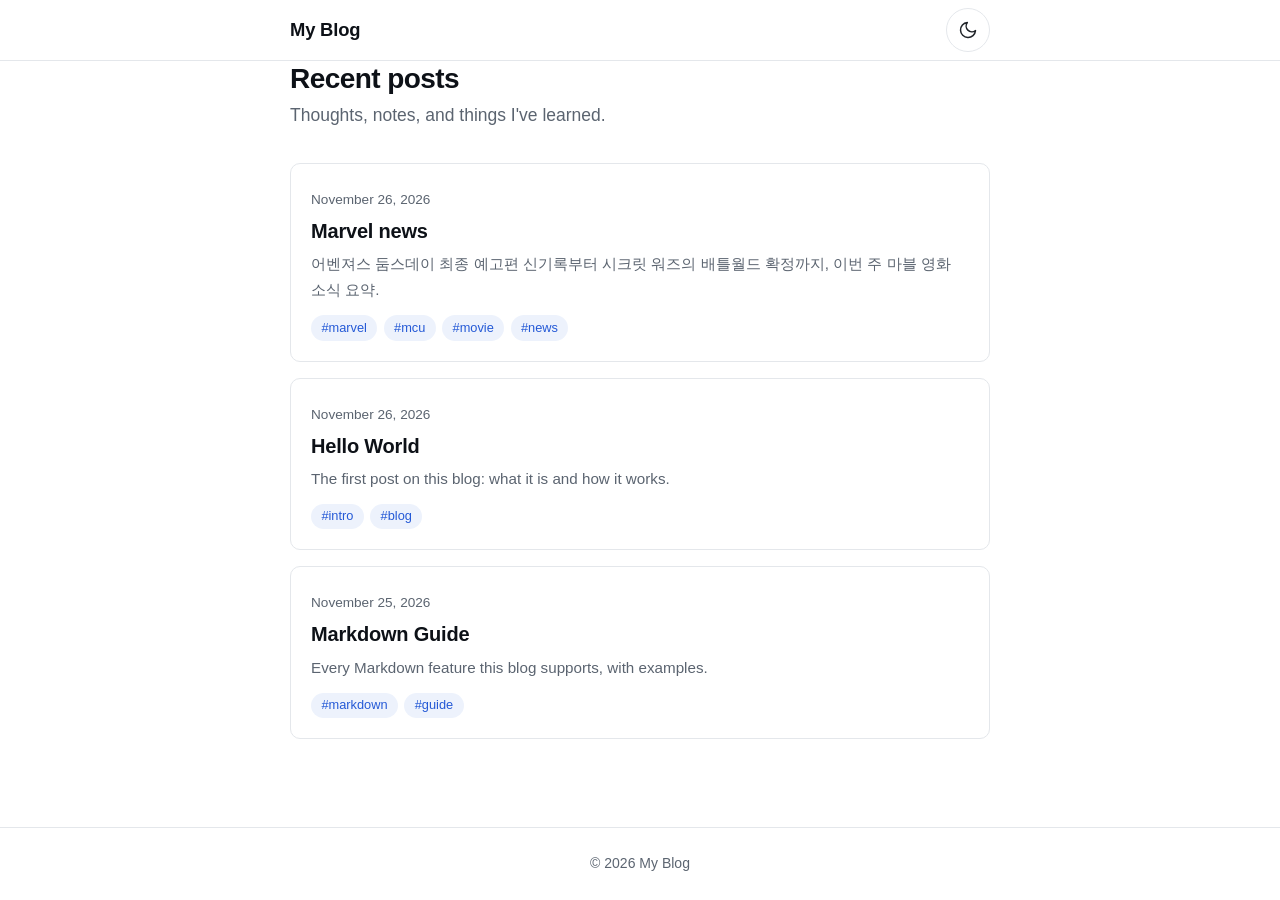
==== commit 87100f3a: "네온 디자인 취소: 초기 디자인으로 복원 This reverts commit e2c90d0.  Co-Authored-By: Claude Opus 5.5 <noreply@anthro" ====
--- a/index.html
+++ b/index.html
@@ -4,15 +4,16 @@
   <meta charset="UTF-8">
   <meta name="viewport" content="width=device-width, initial-scale=1">
   <meta name="description" content="My Blog — notes and writing">
-  <meta name="theme-color" content="#050507">
+  <meta name="theme-color" content="#ffffff">
   <title>My Blog</title>
-  <!-- Apply the saved neon color before first paint to avoid a flash -->
+  <!-- Apply saved / OS theme before first paint to avoid a flash -->
   <script>
-    (() => {
-      let c = 'cyan';
-      try { c = localStorage.getItem('neon') || c; } catch (e) {}
-      if (!['cyan', 'green', 'pink', 'amber'].includes(c)) c = 'cyan';
-      document.documentElement.dataset.neon = c;
+    (function () {
+      try {
+        var t = localStorage.getItem('theme');
+        if (!t) t = matchMedia('(prefers-color-scheme: dark)').matches ? 'dark' : 'light';
+        document.documentElement.dataset.theme = t;
+      } catch (e) {}
     })();
   </script>
   <link rel="stylesheet" href="css/style.css">
@@ -22,34 +23,28 @@
 <body data-page="home">
   <a class="skip-link" href="#main">Skip to content</a>
 
-  <div class="shell">
-    <aside class="sidebar">
-      <div class="sidebar-top">
-        <a class="logo" href="./">MY_BLOG<span class="cursor" aria-hidden="true">_</span></a>
-        <button class="neon-switch" type="button" aria-label="Change neon color">
-          <span class="neon-dot" aria-hidden="true"></span><span class="neon-name">cyan</span>
-        </button>
-      </div>
-      <p class="tagline">// thoughts, notes &amp; signals</p>
+  <header class="site-header">
+    <div class="container header-inner">
+      <a class="site-title" href="./">My Blog</a>
+      <button class="theme-toggle" type="button" aria-label="Toggle dark mode">
+        <svg class="icon-moon" viewBox="0 0 24 24" aria-hidden="true"><path d="M21 12.8A9 9 0 1 1 11.2 3a7 7 0 0 0 9.8 9.8z"/></svg>
+        <svg class="icon-sun" viewBox="0 0 24 24" aria-hidden="true"><circle cx="12" cy="12" r="4.5"/><path d="M12 1.5v3M12 19.5v3M4.6 4.6l2.1 2.1M17.3 17.3l2.1 2.1M1.5 12h3M19.5 12h3M4.6 19.4l2.1-2.1M17.3 6.7l2.1-2.1"/></svg>
+      </button>
+    </div>
+  </header>
 
-      <nav class="side-block" aria-label="Filter by tag">
-        <h2 class="side-title">tags</h2>
-        <ul class="tag-filter" id="tag-filter"></ul>
-      </nav>
+  <main id="main" class="container">
+    <section class="intro">
+      <h1>Recent posts</h1>
+      <p class="muted">Thoughts, notes, and things I've learned.</p>
+    </section>
+    <ul class="post-list" id="post-list" aria-live="polite">
+      <li class="status">Loading posts…</li>
+    </ul>
+  </main>
 
-      <footer class="side-footer">© <span id="year"></span> My Blog</footer>
-    </aside>
-
-    <main id="main" class="content">
-      <section class="hero">
-        <p class="prompt">&gt; ls ./posts</p>
-        <h1>Recent <span class="glow">posts</span></h1>
-        <p class="hero-sub" id="post-count">&nbsp;</p>
-      </section>
-      <ul class="post-grid" id="post-list" aria-live="polite">
-        <li class="status">Loading posts…</li>
-      </ul>
-    </main>
-  </div>
+  <footer class="site-footer">
+    <div class="container">© <span id="year"></span> My Blog</div>
+  </footer>
 </body>
 </html>
--- a/css/style.css
+++ b/css/style.css
@@ -1,60 +1,46 @@
 /* ==========================================================================
-   Neon theme
-   Background is always black. [data-neon] on <html> picks the neon color.
+   Theme variables
    ========================================================================== */
 
 :root {
-  --bg: #050507;
-  --panel: #0b0b10;
-  --panel-2: #111119;
-  --line: #22222e;
-
-  /* Default neon: cyan */
-  --neon: #00f0ff;
-  --neon-2: #ff3ad8;
-  --text: #c9fbff;
-  --text-strong: #effeff;
-  --muted: #7fb3b9;
-
-  --glow: 0 0 6px color-mix(in srgb, var(--neon) 70%, transparent),
-    0 0 18px color-mix(in srgb, var(--neon) 35%, transparent);
-  --glow-soft: 0 0 0 1px color-mix(in srgb, var(--neon) 45%, transparent),
-    0 0 24px color-mix(in srgb, var(--neon) 18%, transparent);
+  --bg: #ffffff;
+  --surface: #f7f8fa;
+  --text: #1f2328;
+  --text-strong: #0d1117;
+  --muted: #5b6470;
+  --border: #e4e7eb;
+  --accent: #2459d6;
+  --accent-soft: rgba(36, 89, 214, 0.08);
+  --code-bg: #f3f4f6;
+  --code-text: #24292f;
+  --quote-border: #c9d2de;
+  --shadow: 0 1px 2px rgba(15, 23, 42, 0.04), 0 4px 16px rgba(15, 23, 42, 0.06);
 
   --font-sans: -apple-system, BlinkMacSystemFont, "Segoe UI", Roboto, "Noto Sans KR",
     "Apple SD Gothic Neo", "Malgun Gothic", sans-serif;
-  --font-mono: ui-monospace, SFMono-Regular, "SF Mono", Consolas, "Liberation Mono",
-    "Noto Sans KR", "Malgun Gothic", monospace;
-
-  --content-width: 740px;
-  --sidebar-width: 290px;
-  --radius: 4px;
+  --font-mono: ui-monospace, SFMono-Regular, "SF Mono", Consolas, "Liberation Mono", monospace;
+
+  --content-width: 700px;
+  --radius: 10px;
+
+  color-scheme: light;
+}
+
+[data-theme="dark"] {
+  --bg: #0f1115;
+  --surface: #171a21;
+  --text: #d9dee5;
+  --text-strong: #f2f4f7;
+  --muted: #98a2b3;
+  --border: #2a2f3a;
+  --accent: #82a8ff;
+  --accent-soft: rgba(130, 168, 255, 0.12);
+  --code-bg: #1b1f28;
+  --code-text: #e1e6ee;
+  --quote-border: #3a4252;
+  --shadow: 0 1px 2px rgba(0, 0, 0, 0.3), 0 4px 16px rgba(0, 0, 0, 0.25);
 
   color-scheme: dark;
-}
-
-[data-neon="green"] {
-  --neon: #39ff14;
-  --neon-2: #00e5ff;
-  --text: #d6ffd0;
-  --text-strong: #f1fff0;
-  --muted: #86b87e;
-}
-
-[data-neon="pink"] {
-  --neon: #ff3ad8;
-  --neon-2: #00f0ff;
-  --text: #ffd9f7;
-  --text-strong: #fff2fc;
-  --muted: #c08fb7;
-}
-
-[data-neon="amber"] {
-  --neon: #ffb300;
-  --neon-2: #ff3ad8;
-  --text: #fff0cf;
-  --text-strong: #fffaf0;
-  --muted: #c4a46a;
 }
 
 /* ==========================================================================
@@ -70,40 +56,21 @@
 html {
   -webkit-text-size-adjust: 100%;
   text-size-adjust: 100%;
-  background: var(--bg);
 }
 
 body {
   margin: 0;
   min-height: 100vh;
+  display: flex;
+  flex-direction: column;
+  background: var(--bg);
   color: var(--text);
   font-family: var(--font-sans);
   font-size: 16px;
-  line-height: 1.75;
+  line-height: 1.7;
   word-break: keep-all; /* nicer line breaks for Korean */
   overflow-wrap: break-word;
-  /* Faint neon grid behind everything */
-  background-color: var(--bg);
-  background-image:
-    linear-gradient(color-mix(in srgb, var(--neon) 5%, transparent) 1px, transparent 1px),
-    linear-gradient(90deg, color-mix(in srgb, var(--neon) 5%, transparent) 1px, transparent 1px);
-  background-size: 48px 48px;
-  background-attachment: fixed;
-  transition: color 0.3s ease;
-}
-
-/* Subtle CRT scanlines */
-body::after {
-  content: "";
-  position: fixed;
-  inset: 0;
-  pointer-events: none;
-  z-index: 100;
-  background: repeating-linear-gradient(
-    to bottom,
-    rgba(255, 255, 255, 0.018) 0 1px,
-    transparent 1px 3px
-  );
+  transition: background-color 0.2s ease, color 0.2s ease;
 }
 
 @media (min-width: 768px) {
@@ -112,36 +79,37 @@
   }
 }
 
-::selection {
-  background: var(--neon);
-  color: var(--bg);
-}
-
 a {
-  color: var(--neon);
+  color: var(--accent);
   text-decoration: none;
 }
 
+a:hover {
+  text-decoration: underline;
+  text-underline-offset: 3px;
+}
+
 :focus-visible {
-  outline: 2px solid var(--neon);
-  outline-offset: 3px;
+  outline: 2px solid var(--accent);
+  outline-offset: 2px;
+  border-radius: 4px;
+}
+
+.container {
+  width: 100%;
+  max-width: calc(var(--content-width) + 2.5rem);
+  margin: 0 auto;
+  padding: 0 1.25rem;
+}
+
+main {
+  flex: 1;
+  padding-top: 2rem;
+  padding-bottom: 3rem;
 }
 
 .muted {
   color: var(--muted);
-}
-
-.glow {
-  color: var(--neon);
-  text-shadow: var(--glow);
-}
-
-.prompt {
-  margin: 0 0 0.5rem;
-  font-family: var(--font-mono);
-  font-size: 0.85rem;
-  color: var(--neon-2);
-  text-shadow: 0 0 8px color-mix(in srgb, var(--neon-2) 50%, transparent);
 }
 
 .skip-link {
@@ -149,9 +117,10 @@
   left: -999px;
   top: 0.5rem;
   padding: 0.5rem 1rem;
-  background: var(--neon);
-  color: var(--bg);
-  z-index: 200;
+  background: var(--accent);
+  color: #fff;
+  border-radius: 6px;
+  z-index: 100;
 }
 
 .skip-link:focus {
@@ -159,401 +128,180 @@
 }
 
 /* ==========================================================================
-   Layout: sidebar + content
-   Mobile: sidebar stacks on top. Desktop (>=1024px): fixed left column.
-   ========================================================================== */
-
-.shell {
-  min-height: 100vh;
-}
-
-.sidebar {
-  padding: 1rem 1.25rem 1.25rem;
-  border-bottom: 1px solid color-mix(in srgb, var(--neon) 35%, transparent);
-  background: color-mix(in srgb, var(--bg) 88%, transparent);
-  box-shadow: 0 8px 30px -12px color-mix(in srgb, var(--neon) 25%, transparent);
-}
-
-.content {
-  width: 100%;
-  max-width: calc(var(--content-width) + 2.5rem);
-  margin: 0 auto;
-  padding: 2rem 1.25rem 4rem;
-}
-
-@media (min-width: 1024px) {
-  .shell {
-    display: grid;
-    grid-template-columns: var(--sidebar-width) minmax(0, 1fr);
-  }
-
-  .sidebar {
-    position: sticky;
-    top: 0;
-    height: 100vh;
-    overflow-y: auto;
-    display: flex;
-    flex-direction: column;
-    padding: 2rem 1.5rem;
-    border-bottom: 0;
-    border-right: 1px solid color-mix(in srgb, var(--neon) 35%, transparent);
-    box-shadow: 8px 0 30px -14px color-mix(in srgb, var(--neon) 30%, transparent);
-  }
-
-  .content {
-    padding: 3.5rem 2.5rem 5rem;
-    margin: 0;
-    max-width: calc(var(--content-width) + 5rem);
-  }
-}
-
-@media (min-width: 1400px) {
-  .content {
-    margin: 0 auto;
-  }
-}
-
-/* ==========================================================================
-   Sidebar parts
-   ========================================================================== */
-
-.sidebar-top {
+   Header / footer
+   ========================================================================== */
+
+.site-header {
+  position: sticky;
+  top: 0;
+  z-index: 10;
+  background: color-mix(in srgb, var(--bg) 85%, transparent);
+  backdrop-filter: saturate(180%) blur(10px);
+  -webkit-backdrop-filter: saturate(180%) blur(10px);
+  border-bottom: 1px solid var(--border);
+}
+
+.header-inner {
   display: flex;
   align-items: center;
   justify-content: space-between;
-  gap: 1rem;
-}
-
-.logo {
-  font-family: var(--font-mono);
-  font-size: 1.3rem;
+  min-height: 60px;
+}
+
+.site-title {
+  font-size: 1.15rem;
   font-weight: 700;
-  letter-spacing: 0.06em;
-  color: var(--neon);
-  text-shadow: var(--glow);
-  padding: 0.4rem 0;
-}
-
-.cursor {
-  animation: blink 1.1s steps(1) infinite;
-}
-
-@keyframes blink {
-  50% {
-    opacity: 0;
-  }
-}
-
-.tagline {
-  margin: 0.25rem 0 0;
-  font-family: var(--font-mono);
-  font-size: 0.8rem;
-  color: var(--muted);
-}
-
-.neon-switch {
+  letter-spacing: -0.01em;
+  color: var(--text-strong);
+  padding: 0.5rem 0;
+}
+
+.site-title:hover {
+  text-decoration: none;
+  color: var(--accent);
+}
+
+.theme-toggle {
   display: inline-flex;
   align-items: center;
-  gap: 0.5rem;
-  min-height: 44px;
-  padding: 0 0.9rem;
-  font-family: var(--font-mono);
-  font-size: 0.8rem;
-  color: var(--neon);
+  justify-content: center;
+  width: 44px;
+  height: 44px;
+  padding: 0;
+  border: 1px solid var(--border);
+  border-radius: 50%;
   background: transparent;
-  border: 1px solid color-mix(in srgb, var(--neon) 55%, transparent);
-  border-radius: 999px;
+  color: var(--text);
   cursor: pointer;
-  transition: box-shadow 0.2s ease, background-color 0.2s ease;
-}
-
-.neon-switch:hover {
-  box-shadow: var(--glow-soft);
-  background: color-mix(in srgb, var(--neon) 8%, transparent);
-}
-
-.neon-dot {
-  width: 10px;
-  height: 10px;
-  border-radius: 50%;
-  background: var(--neon);
-  box-shadow: var(--glow);
-}
-
-.side-block {
-  margin-top: 1.25rem;
-}
-
-@media (min-width: 1024px) {
-  .sidebar-top {
-    flex-direction: column;
-    align-items: flex-start;
-  }
-
-  .tagline {
-    margin-top: 0.5rem;
-  }
-
-  .side-block {
-    margin-top: 2.5rem;
-  }
-}
-
-.side-title {
-  margin: 0 0 0.75rem;
-  font-family: var(--font-mono);
-  font-size: 0.75rem;
-  font-weight: 400;
-  letter-spacing: 0.15em;
-  text-transform: uppercase;
-  color: var(--muted);
-}
-
-.side-title::before {
-  content: "//";
-  margin-right: 0.5em; /* a trailing space in content is dropped inside flex <summary> */
-  color: var(--neon-2);
-}
-
-.side-footer {
+  transition: background-color 0.2s ease, border-color 0.2s ease;
+}
+
+.theme-toggle:hover {
+  background: var(--surface);
+}
+
+.theme-toggle svg {
+  width: 20px;
+  height: 20px;
+  fill: none;
+  stroke: currentColor;
+  stroke-width: 1.8;
+  stroke-linecap: round;
+  stroke-linejoin: round;
+}
+
+.theme-toggle .icon-sun,
+[data-theme="dark"] .theme-toggle .icon-moon {
   display: none;
-  margin-top: auto;
-  padding-top: 2rem;
-  font-family: var(--font-mono);
-  font-size: 0.75rem;
-  color: var(--muted);
-}
-
-@media (min-width: 1024px) {
-  .side-footer {
-    display: block;
-  }
-}
-
-/* Tag filter: horizontal scroll on mobile, vertical list on desktop */
-
-.tag-filter {
-  list-style: none;
-  margin: 0;
-  padding: 0 0 0.25rem;
-  display: flex;
-  gap: 0.5rem;
-  overflow-x: auto;
-  scrollbar-width: none;
-}
-
-.tag-filter::-webkit-scrollbar {
-  display: none;
-}
-
-.tag-filter button {
-  display: inline-flex;
-  align-items: center;
-  gap: 0.5rem;
-  min-height: 40px;
-  padding: 0 0.85rem;
-  white-space: nowrap;
-  font-family: var(--font-mono);
-  font-size: 0.82rem;
-  color: var(--text);
-  background: transparent;
-  border: 1px solid var(--line);
-  border-radius: var(--radius);
-  cursor: pointer;
-  transition: border-color 0.2s ease, color 0.2s ease, box-shadow 0.2s ease;
-}
-
-.tag-filter button span {
-  font-size: 0.72rem;
-  color: var(--muted);
-}
-
-.tag-filter button:hover {
-  border-color: var(--neon);
-  color: var(--neon);
-}
-
-.tag-filter button[aria-pressed="true"] {
-  border-color: var(--neon);
-  color: var(--bg);
-  background: var(--neon);
-  box-shadow: var(--glow);
-}
-
-.tag-filter button[aria-pressed="true"] span {
-  color: var(--bg);
-}
-
-@media (min-width: 1024px) {
-  .tag-filter {
-    flex-direction: column;
-    overflow: visible;
-  }
-
-  .tag-filter button {
-    width: 100%;
-    justify-content: space-between;
-    border-color: transparent;
-    padding: 0 0.75rem;
-  }
-}
-
-/* ==========================================================================
-   Home
-   ========================================================================== */
-
-.hero {
-  margin-bottom: 2.25rem;
-}
-
-.hero h1 {
-  margin: 0;
-  font-family: var(--font-mono);
-  font-size: clamp(2rem, 7vw, 3.2rem);
-  line-height: 1.15;
+}
+
+[data-theme="dark"] .theme-toggle .icon-sun {
+  display: block;
+}
+
+.site-footer {
+  border-top: 1px solid var(--border);
+  padding: 1.5rem 0;
+  color: var(--muted);
+  font-size: 0.875rem;
+  text-align: center;
+}
+
+/* ==========================================================================
+   Home: post list
+   ========================================================================== */
+
+.intro h1 {
+  margin: 0 0 0.25rem;
+  font-size: 1.75rem;
+  line-height: 1.3;
   letter-spacing: -0.02em;
   color: var(--text-strong);
 }
 
-.hero-sub {
-  margin: 0.5rem 0 0;
-  font-family: var(--font-mono);
-  font-size: 0.85rem;
-  color: var(--muted);
-}
-
-.post-grid {
+.intro p {
+  margin: 0 0 2rem;
+}
+
+.post-list {
   list-style: none;
   margin: 0;
   padding: 0;
   display: grid;
-  gap: 1.25rem;
-}
-
-@media (min-width: 640px) {
-  .post-grid {
-    grid-template-columns: repeat(2, minmax(0, 1fr));
-  }
-
-  .post-card.featured {
-    grid-column: 1 / -1;
-  }
+  gap: 1rem;
 }
 
 .post-card {
-  position: relative;
-  display: flex;
-  flex-direction: column;
-  background: color-mix(in srgb, var(--panel) 92%, transparent);
-  border: 1px solid var(--line);
+  border: 1px solid var(--border);
   border-radius: var(--radius);
-  transition: border-color 0.2s ease, box-shadow 0.25s ease, transform 0.25s ease;
-}
-
-/* Neon corner brackets */
-.post-card::before,
-.post-card::after {
-  content: "";
-  position: absolute;
-  width: 14px;
-  height: 14px;
-  border-color: var(--neon);
-  border-style: solid;
-  opacity: 0.7;
-  transition: opacity 0.2s ease;
-}
-
-.post-card::before {
-  top: -1px;
-  left: -1px;
-  border-width: 2px 0 0 2px;
-}
-
-.post-card::after {
-  bottom: -1px;
-  right: -1px;
-  border-width: 0 2px 2px 0;
-}
-
-.post-card:hover,
-.post-card:focus-within {
-  border-color: color-mix(in srgb, var(--neon) 70%, transparent);
-  box-shadow: var(--glow-soft);
+  background: var(--bg);
+  transition: border-color 0.2s ease, box-shadow 0.2s ease, transform 0.2s ease;
+}
+
+.post-card:hover {
+  border-color: color-mix(in srgb, var(--accent) 40%, var(--border));
+  box-shadow: var(--shadow);
 }
 
 @media (hover: hover) {
   .post-card:hover {
-    transform: translateY(-3px);
+    transform: translateY(-2px);
   }
 }
 
 .post-card > a {
-  flex: 1;
-  display: flex;
-  flex-direction: column;
-  padding: 1.35rem 1.35rem 0.9rem;
+  display: block;
+  padding: 1.25rem 1.25rem 0.75rem;
   color: inherit;
 }
 
-.card-top {
-  display: flex;
-  align-items: center;
-  justify-content: space-between;
-  font-family: var(--font-mono);
-  font-size: 0.8rem;
-  color: var(--muted);
-}
-
-.card-index {
-  color: var(--neon-2);
+.post-card > a:hover {
+  text-decoration: none;
+}
+
+.post-card > a:last-child {
+  padding-bottom: 1.25rem;
+}
+
+.post-card time {
+  font-size: 0.85rem;
+  color: var(--muted);
 }
 
 .post-card h2 {
-  margin: 0.75rem 0 0.5rem;
-  font-family: var(--font-mono);
-  font-size: 1.2rem;
+  margin: 0.2rem 0 0.4rem;
+  font-size: 1.25rem;
   line-height: 1.4;
-  color: var(--text-strong);
-  transition: color 0.2s ease, text-shadow 0.2s ease;
-}
-
-.post-card.featured h2 {
-  font-size: clamp(1.4rem, 3.5vw, 1.9rem);
+  letter-spacing: -0.01em;
+  color: var(--text-strong);
 }
 
 .post-card > a:hover h2 {
-  color: var(--neon);
-  text-shadow: var(--glow);
+  color: var(--accent);
 }
 
 .post-card p {
   margin: 0;
-  font-size: 0.93rem;
-  color: var(--muted);
-}
-
-.read-more {
-  margin-top: auto;
-  padding-top: 1rem;
-  font-family: var(--font-mono);
-  font-size: 0.8rem;
-  color: var(--neon);
+  color: var(--muted);
+  font-size: 0.95rem;
 }
 
 .post-card .tags {
-  padding: 0 1.35rem 1.35rem;
+  padding: 0 1.25rem 1.25rem;
 }
 
 .status {
-  grid-column: 1 / -1;
   padding: 2rem 0;
-  font-family: var(--font-mono);
   color: var(--muted);
   text-align: center;
 }
 
 .status.error {
-  color: #ff5f6d;
+  color: #c2410c;
+}
+
+[data-theme="dark"] .status.error {
+  color: #fb923c;
 }
 
 /* ==========================================================================
@@ -570,160 +318,77 @@
 }
 
 .tags li {
-  font-family: var(--font-mono);
-  font-size: 0.75rem;
+  font-size: 0.8rem;
   line-height: 1;
-  padding: 0.35rem 0.55rem;
-  border: 1px solid color-mix(in srgb, var(--neon-2) 50%, transparent);
-  border-radius: 2px;
-  color: var(--neon-2);
+  padding: 0.4rem 0.65rem;
+  border-radius: 999px;
+  background: var(--accent-soft);
+  color: var(--accent);
 }
 
 /* ==========================================================================
    Post page
    ========================================================================== */
 
-.progress {
-  position: fixed;
-  top: 0;
-  left: 0;
-  right: 0;
-  height: 3px;
-  z-index: 150;
-}
-
-.progress span {
-  display: block;
-  height: 100%;
-  background: var(--neon);
-  box-shadow: var(--glow);
-  transform: scaleX(0);
-  transform-origin: left;
+.back-nav {
+  margin-bottom: 1.5rem;
+  font-size: 0.95rem;
 }
 
 .back-nav a {
   display: inline-flex;
   align-items: center;
   min-height: 44px;
-  font-family: var(--font-mono);
-  font-size: 0.85rem;
   color: var(--muted);
 }
 
 .back-nav a:hover {
-  color: var(--neon);
+  color: var(--accent);
+  text-decoration: none;
 }
 
 .back-nav-bottom {
-  margin-top: 3.5rem;
-  padding-top: 1.25rem;
-  border-top: 1px dashed var(--line);
-}
-
-/* Table of contents */
-
-.toc summary {
-  min-height: 44px;
-  display: flex;
-  align-items: center;
-  cursor: pointer;
-  list-style: none;
-  margin: 0;
-}
-
-.toc summary::-webkit-details-marker {
-  display: none;
-}
-
-.toc summary::after {
-  content: "+";
-  margin-left: auto;
-  color: var(--neon);
-}
-
-.toc[open] summary::after {
-  content: "-";
-}
-
-.toc ol {
-  list-style: none;
-  margin: 0;
-  padding: 0;
-  border-left: 1px solid var(--line);
-}
-
-.toc li a {
-  display: block;
-  padding: 0.35rem 0 0.35rem 0.9rem;
-  margin-left: -1px;
-  border-left: 2px solid transparent;
-  font-size: 0.85rem;
-  line-height: 1.45;
-  color: var(--muted);
-  transition: color 0.2s ease, border-color 0.2s ease;
-}
-
-.toc li.toc-h3 a {
-  padding-left: 1.75rem;
-  font-size: 0.8rem;
-}
-
-.toc li a:hover {
-  color: var(--text-strong);
-}
-
-.toc li a.active {
-  color: var(--neon);
-  border-left-color: var(--neon);
-  text-shadow: 0 0 8px color-mix(in srgb, var(--neon) 50%, transparent);
-}
-
-@media (min-width: 1024px) {
-  .toc summary {
-    pointer-events: none; /* always open on desktop */
+  margin: 3rem 0 0;
+  padding-top: 1.5rem;
+  border-top: 1px solid var(--border);
+}
+
+.post-header {
+  margin-bottom: 2.5rem;
+  padding-bottom: 1.5rem;
+  border-bottom: 1px solid var(--border);
+}
+
+.post-header h1 {
+  margin: 0 0 0.75rem;
+  font-size: 1.85rem;
+  line-height: 1.3;
+  letter-spacing: -0.02em;
+  color: var(--text-strong);
+}
+
+@media (min-width: 768px) {
+  .post-header h1 {
+    font-size: 2.3rem;
   }
-
-  .toc summary::after {
-    display: none;
-  }
-}
-
-/* Post header */
-
-.post-header {
-  margin-bottom: 2.75rem;
-  padding-bottom: 1.75rem;
-  border-bottom: 1px solid color-mix(in srgb, var(--neon) 35%, transparent);
-}
-
-.post-header h1 {
-  margin: 0 0 1rem;
-  font-family: var(--font-mono);
-  font-size: clamp(1.9rem, 6vw, 2.8rem);
-  line-height: 1.2;
-  letter-spacing: -0.02em;
-  color: var(--neon);
-  text-shadow: var(--glow);
 }
 
 .post-meta {
   display: flex;
   flex-wrap: wrap;
-  gap: 0.6rem;
+  gap: 0.5rem;
+  color: var(--muted);
+  font-size: 0.9rem;
   margin-bottom: 1rem;
-  font-family: var(--font-mono);
-  font-size: 0.85rem;
-  color: var(--muted);
 }
 
 .not-found {
+  text-align: center;
   padding: 3rem 0;
 }
 
 .not-found h1 {
-  font-family: var(--font-mono);
-  color: var(--neon);
-  text-shadow: var(--glow);
+  color: var(--text-strong);
 }
 
 /* ==========================================================================
@@ -749,61 +414,37 @@
 .post-content h4,
 .post-content h5,
 .post-content h6 {
-  font-family: var(--font-mono);
   color: var(--text-strong);
   line-height: 1.35;
-  margin: 2.4em 0 0.8em;
-  scroll-margin-top: 1.5rem;
-}
-
-.post-content h1 { font-size: 1.7em; }
-
+  letter-spacing: -0.015em;
+  margin: 2.2em 0 0.7em;
+  scroll-margin-top: 80px; /* keep anchors clear of the sticky header */
+}
+
+.post-content h1 { font-size: 1.75em; }
 .post-content h2 {
-  font-size: 1.35em;
-  color: var(--neon);
-  text-shadow: 0 0 10px color-mix(in srgb, var(--neon) 45%, transparent);
-}
-
-.post-content h2::before {
-  content: "## ";
-  color: var(--neon-2);
-  text-shadow: none;
-  opacity: 0.8;
-}
-
-.post-content h3 { font-size: 1.15em; }
-
-.post-content h3::before {
-  content: "> ";
-  color: var(--neon-2);
-}
-
-.post-content h4 { font-size: 1.02em; }
+  font-size: 1.45em;
+  padding-bottom: 0.3em;
+  border-bottom: 1px solid var(--border);
+}
+.post-content h3 { font-size: 1.2em; }
+.post-content h4 { font-size: 1.05em; }
 .post-content h5,
-.post-content h6 { font-size: 0.95em; color: var(--muted); }
+.post-content h6 { font-size: 1em; color: var(--muted); }
 
 .post-content a {
-  color: var(--neon);
-  border-bottom: 1px dashed color-mix(in srgb, var(--neon) 60%, transparent);
-  transition: text-shadow 0.2s ease, border-color 0.2s ease;
+  text-decoration: underline;
+  text-decoration-color: color-mix(in srgb, var(--accent) 40%, transparent);
+  text-underline-offset: 3px;
 }
 
 .post-content a:hover {
-  border-bottom-style: solid;
-  text-shadow: var(--glow);
+  text-decoration-color: var(--accent);
 }
 
 .post-content strong {
   color: var(--text-strong);
-  font-weight: 700;
-}
-
-.post-content em {
-  color: var(--neon-2);
-}
-
-.post-content del {
-  color: var(--muted);
+  font-weight: 650;
 }
 
 .post-content ul,
@@ -812,7 +453,7 @@
 }
 
 .post-content li {
-  margin: 0.35em 0;
+  margin: 0.3em 0;
 }
 
 .post-content li > ul,
@@ -820,14 +461,8 @@
   margin: 0.3em 0;
 }
 
-.post-content ul > li::marker {
-  content: "▸  ";
-  color: var(--neon);
-}
-
-.post-content ol > li::marker {
-  font-family: var(--font-mono);
-  color: var(--neon);
+.post-content li::marker {
+  color: var(--muted);
 }
 
 .post-content li.task {
@@ -835,34 +470,29 @@
   margin-left: -1.4em;
 }
 
-.post-content li.task::marker {
-  content: "";
-}
-
 .post-content li.task input {
-  margin: 0 0.5em 0 0;
-  accent-color: var(--neon);
+  margin: 0 0.4em 0 0;
+  accent-color: var(--accent);
   vertical-align: -0.1em;
 }
 
 .post-content blockquote {
-  padding: 0.6em 1.2em;
-  border-left: 3px solid var(--neon-2);
-  background: color-mix(in srgb, var(--neon-2) 7%, transparent);
-  box-shadow: -4px 0 14px -6px color-mix(in srgb, var(--neon-2) 60%, transparent);
-  color: var(--text);
+  padding: 0.2em 1.1em;
+  border-left: 4px solid var(--quote-border);
+  background: var(--surface);
+  border-radius: 0 var(--radius) var(--radius) 0;
+  color: var(--muted);
 }
 
 .post-content blockquote > * {
-  margin: 0.6em 0;
+  margin: 0.8em 0;
 }
 
 .post-content hr {
   border: 0;
   height: 1px;
-  margin: 3em 0;
-  background: linear-gradient(90deg, transparent, var(--neon), transparent);
-  box-shadow: var(--glow);
+  background: var(--border);
+  margin: 2.5em 0;
 }
 
 .post-content img {
@@ -870,52 +500,40 @@
   max-width: 100%;
   height: auto;
   margin: 0 auto;
-  border: 1px solid color-mix(in srgb, var(--neon) 40%, transparent);
   border-radius: var(--radius);
+}
+
+.post-content p > img:only-child {
+  margin: 0.5em auto;
 }
 
 /* Code */
 
 .post-content code {
   font-family: var(--font-mono);
-  font-size: 0.86em;
-  padding: 0.12em 0.4em;
-  color: var(--neon);
-  background: color-mix(in srgb, var(--neon) 10%, transparent);
-  border-radius: 3px;
+  font-size: 0.875em;
+  background: var(--code-bg);
+  color: var(--code-text);
+  padding: 0.15em 0.4em;
+  border-radius: 5px;
   word-break: break-word;
 }
 
 .post-content pre {
   position: relative;
-  padding: 2.4rem 1.1rem 1.1rem;
+  background: var(--code-bg);
+  border: 1px solid var(--border);
+  border-radius: var(--radius);
+  padding: 1rem 1.1rem;
   overflow-x: auto;
   -webkit-overflow-scrolling: touch;
-  line-height: 1.6;
-  background: #000;
-  border: 1px solid color-mix(in srgb, var(--neon) 40%, transparent);
-  border-radius: var(--radius);
-  box-shadow: inset 0 0 30px color-mix(in srgb, var(--neon) 6%, transparent);
-}
-
-/* Fake terminal title bar dots */
-.post-content pre::after {
-  content: "";
-  position: absolute;
-  top: 0.95rem;
-  left: 1.1rem;
-  width: 8px;
-  height: 8px;
-  border-radius: 50%;
-  background: #ff5f6d;
-  box-shadow: 14px 0 0 #ffc24b, 28px 0 0 #3dff8f;
+  line-height: 1.55;
 }
 
 .post-content pre code {
   display: block;
   padding: 0;
   background: none;
-  color: var(--text);
   font-size: 0.85em;
   white-space: pre;
   word-break: normal;
@@ -924,14 +542,18 @@
 .post-content pre[data-lang]::before {
   content: attr(data-lang);
   position: absolute;
-  top: 0.45rem;
-  left: 4.5rem;
+  top: 0.35rem;
+  right: 4.6rem;
   font-family: var(--font-mono);
   font-size: 0.7rem;
+  text-transform: uppercase;
+  letter-spacing: 0.05em;
+  color: var(--muted);
   line-height: 1.8rem;
-  letter-spacing: 0.1em;
-  text-transform: uppercase;
-  color: var(--muted);
+}
+
+.post-content pre[data-lang] code {
+  padding-top: 1.4rem;
 }
 
 .copy-btn {
@@ -940,18 +562,20 @@
   right: 0.4rem;
   min-height: 1.8rem;
   padding: 0 0.7rem;
-  font-family: var(--font-mono);
-  font-size: 0.72rem;
-  color: var(--neon);
-  background: transparent;
-  border: 1px solid color-mix(in srgb, var(--neon) 45%, transparent);
-  border-radius: 3px;
+  font: inherit;
+  font-family: var(--font-sans);
+  font-size: 0.75rem;
+  color: var(--muted);
+  background: var(--bg);
+  border: 1px solid var(--border);
+  border-radius: 6px;
   cursor: pointer;
+  opacity: 0.85;
 }
 
 .copy-btn:hover {
-  background: var(--neon);
-  color: var(--bg);
+  color: var(--text);
+  opacity: 1;
 }
 
 /* Tables */
@@ -959,34 +583,28 @@
 .table-wrap {
   overflow-x: auto;
   -webkit-overflow-scrolling: touch;
-  border: 1px solid color-mix(in srgb, var(--neon) 40%, transparent);
+  border: 1px solid var(--border);
   border-radius: var(--radius);
 }
 
 .post-content table {
   width: 100%;
   border-collapse: collapse;
-  font-size: 0.9em;
+  font-size: 0.92em;
 }
 
 .post-content th,
 .post-content td {
-  padding: 0.65em 0.95em;
-  border-bottom: 1px solid var(--line);
+  padding: 0.6em 0.9em;
+  border-bottom: 1px solid var(--border);
   text-align: left;
   white-space: nowrap;
 }
 
 .post-content th {
-  font-family: var(--font-mono);
+  background: var(--surface);
+  color: var(--text-strong);
   font-weight: 600;
-  color: var(--neon);
-  background: color-mix(in srgb, var(--neon) 8%, transparent);
-  border-bottom-color: color-mix(in srgb, var(--neon) 40%, transparent);
-}
-
-.post-content tbody tr:hover {
-  background: color-mix(in srgb, var(--neon) 4%, transparent);
 }
 
 .post-content tbody tr:last-child td {
@@ -1009,6 +627,5 @@
   *::before,
   *::after {
     transition: none !important;
-    animation: none !important;
   }
 }
